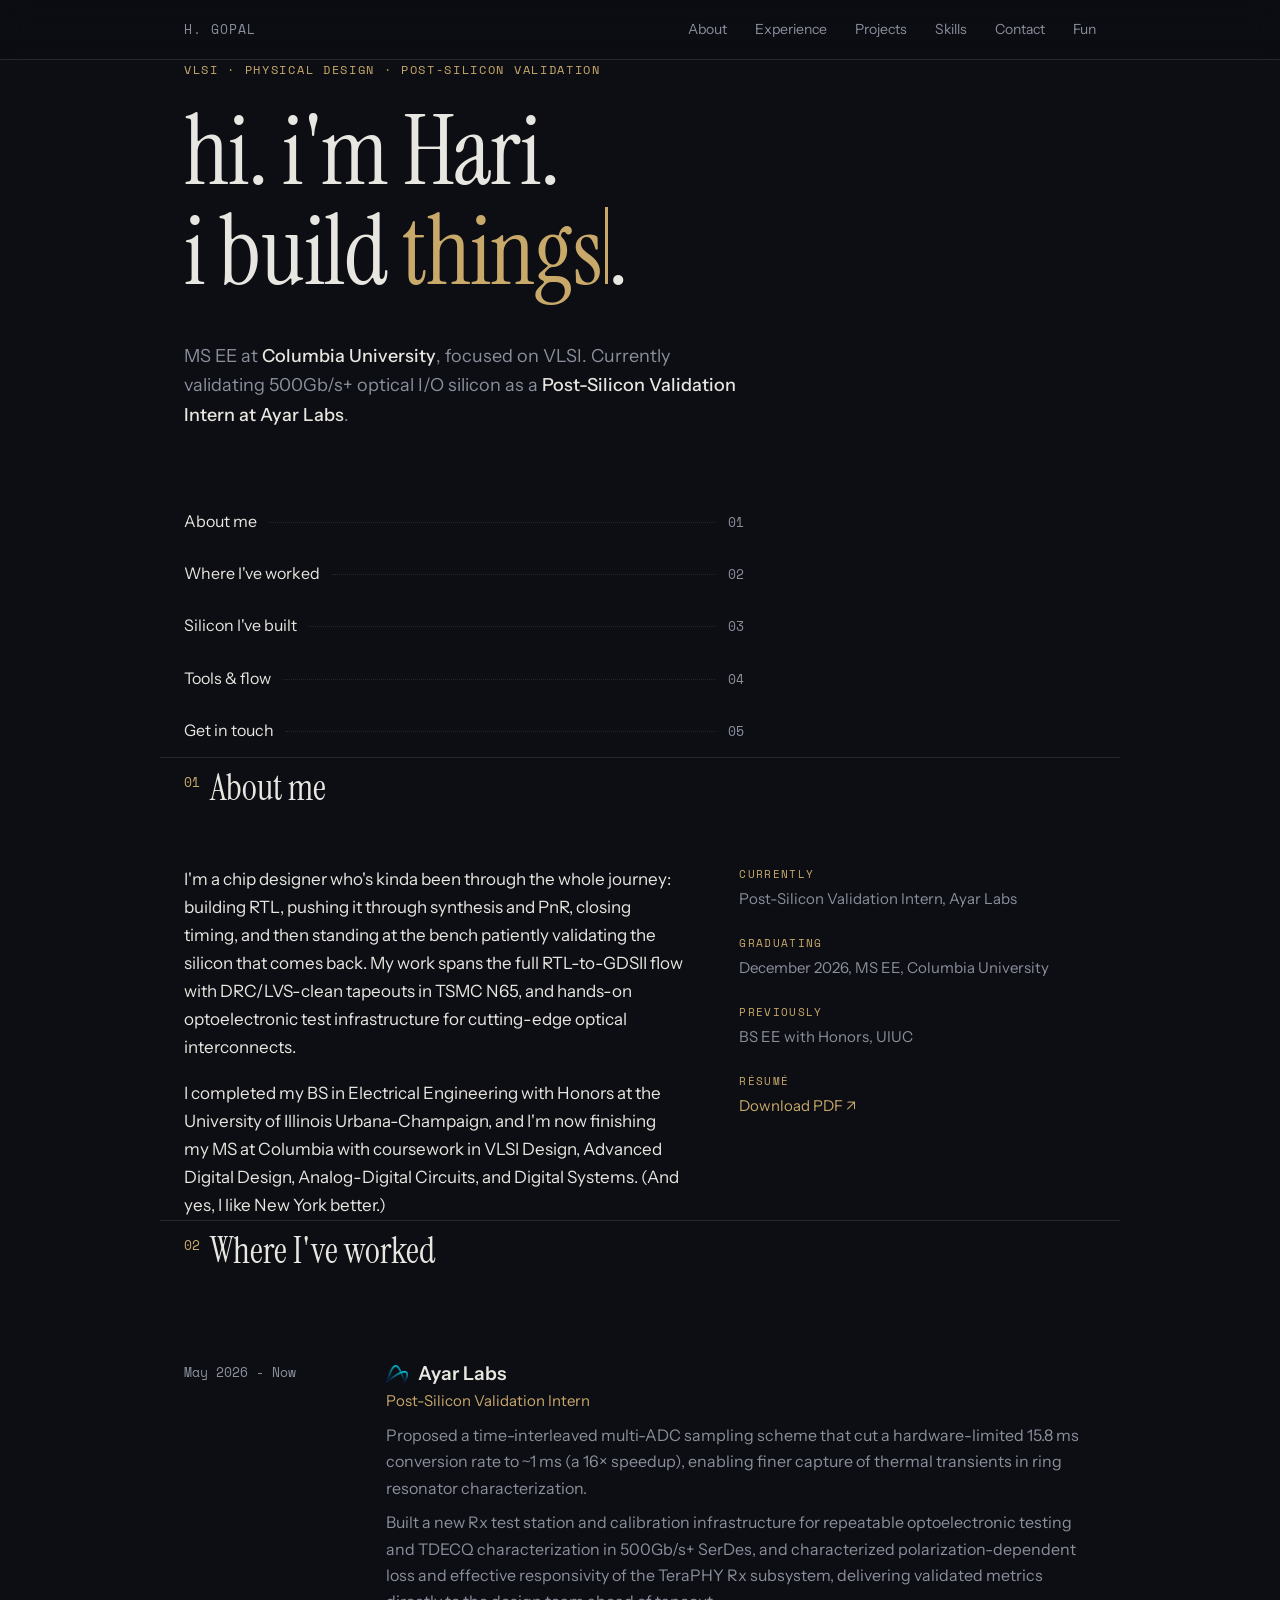
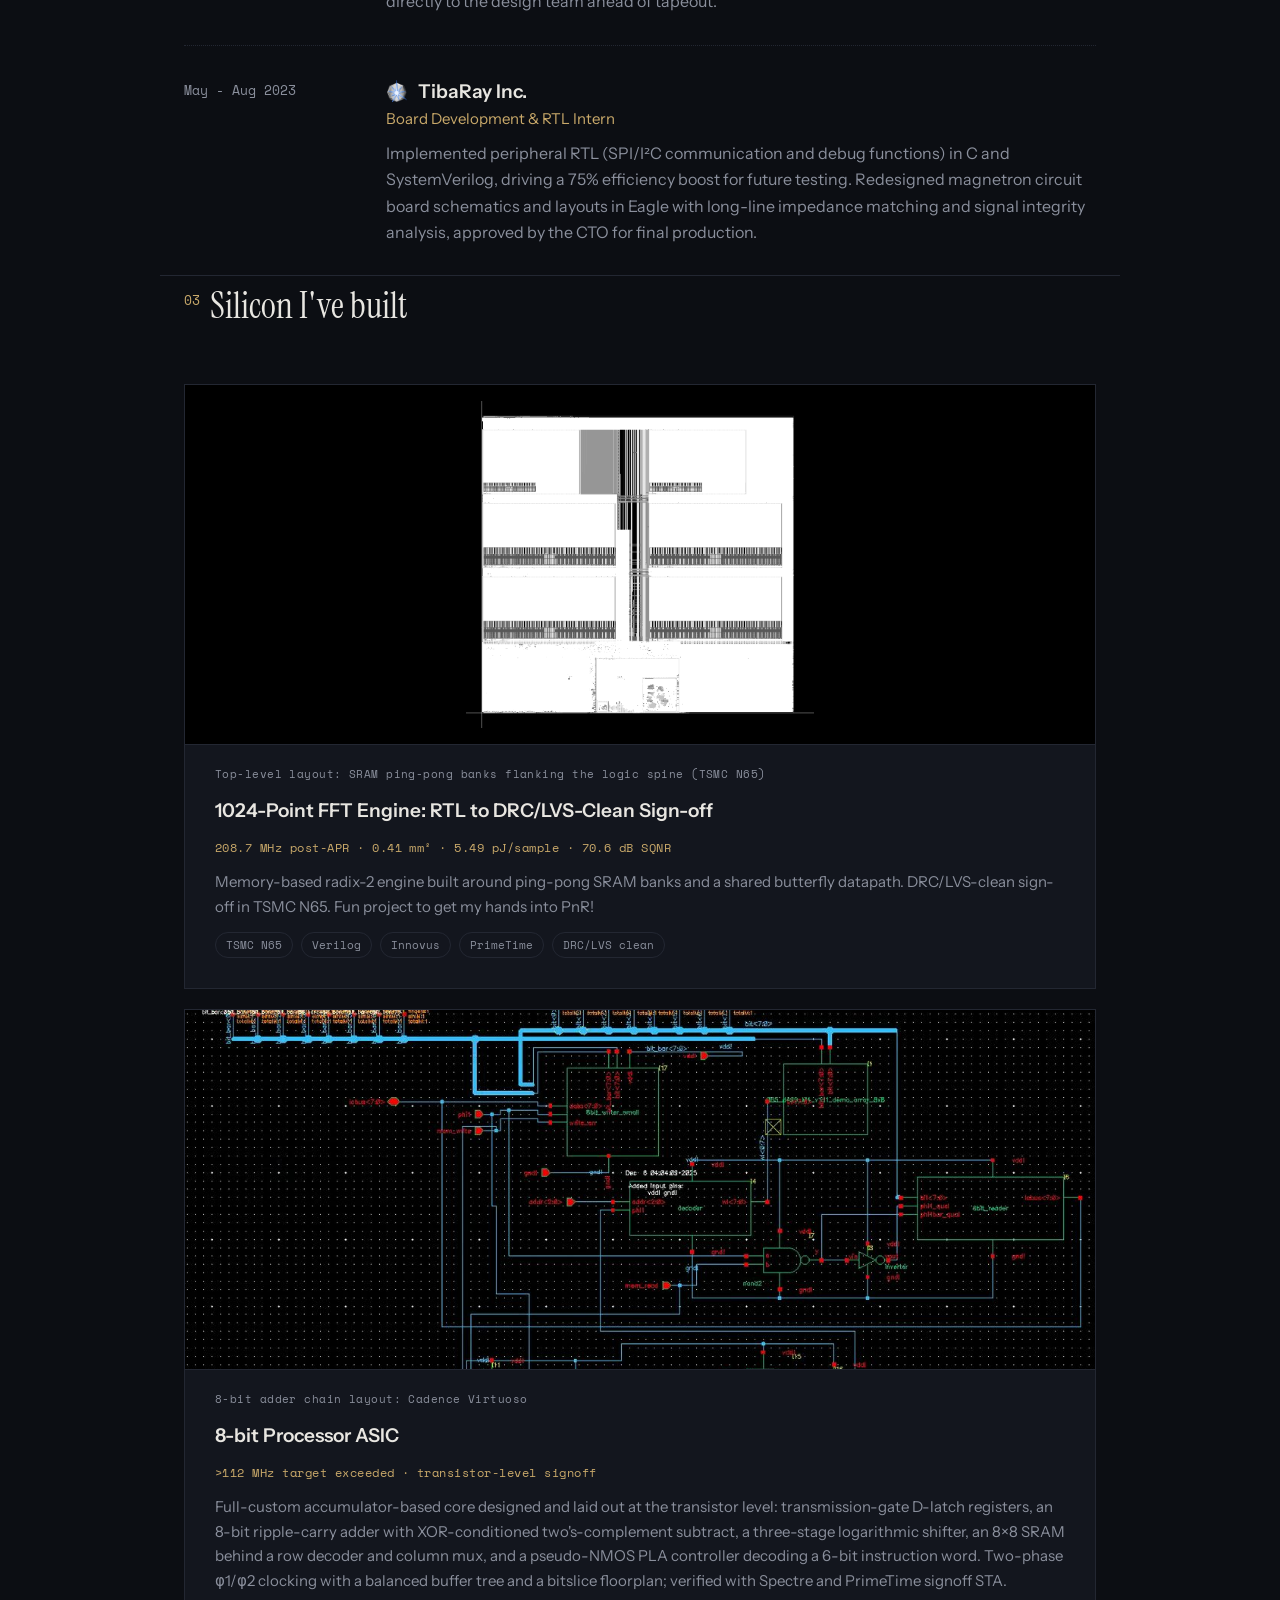
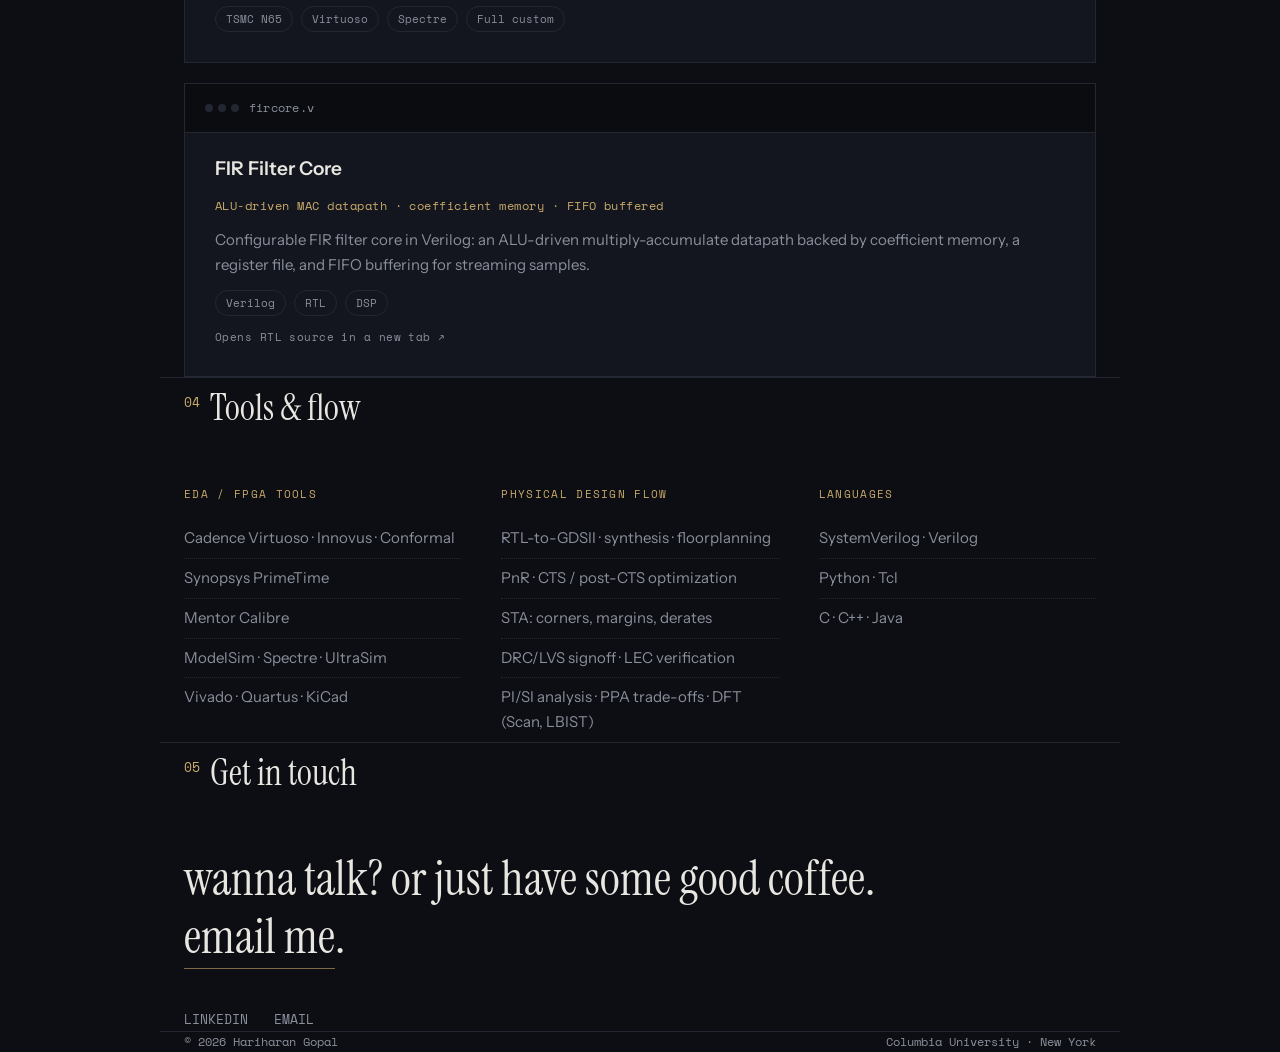
==== index.html @ ad6e0452 "small change to titles:" ====
<!DOCTYPE html>
<html lang="en">
<head>
<meta charset="UTF-8">
<meta name="viewport" content="width=device-width, initial-scale=1.0">
<title>Hariharan Gopal · VLSI & Silicon</title>
<meta name="description" content="Hariharan Gopal, VLSI engineer. MS EE at Columbia University, specializing in physical design and post-silicon validation.">
<link rel="preconnect" href="https://fonts.googleapis.com">
<link rel="preconnect" href="https://fonts.gstatic.com" crossorigin>
<link href="https://fonts.googleapis.com/css2?family=Instrument+Serif:ital@0;1&family=Instrument+Sans:wght@400;500;600&family=Space+Mono:wght@400&display=swap" rel="stylesheet">
<style>
  :root {
    --bg: #0c0e13;
    --surface: #13161e;
    --line-solid: #232732;
    --text: #e8e6e1;
    --muted: #8a8f9c;
    --brass: #c9a96a;
    --brass-dim: #c9a96a99;
    --fun: #7fd9b8;
    --max: 960px;
  }

  * { margin: 0; padding: 0; box-sizing: border-box; }

  html { scroll-behavior: smooth; }
  @media (prefers-reduced-motion: reduce) {
    html { scroll-behavior: auto; }
    *, *::before, *::after { animation: none !important; transition: none !important; }
  }

  body {
    background: var(--bg);
    color: var(--text);
    font-family: 'Instrument Sans', system-ui, sans-serif;
    font-size: 17px;
    line-height: 1.65;
    -webkit-font-smoothing: antialiased;
  }

  ::selection { background: var(--brass); color: var(--bg); }

  a { color: inherit; text-decoration: none; }
  a:focus-visible, button:focus-visible {
    outline: 2px solid var(--brass);
    outline-offset: 3px;
    border-radius: 2px;
  }

  .wrap { max-width: var(--max); margin: 0 auto; padding: 0 24px; }

  /* ---------- Nav ---------- */
  nav {
    position: sticky; top: 0; z-index: 10;
    background: color-mix(in srgb, var(--bg) 85%, transparent);
    backdrop-filter: blur(12px);
    border-bottom: 1px solid var(--line-solid);
  }
  .nav-inner {
    max-width: var(--max); margin: 0 auto; padding: 18px 24px;
    display: flex; justify-content: space-between; align-items: baseline;
  }
  .nav-name { font-family: 'Space Mono', monospace; font-size: 13px; letter-spacing: 0.08em; color: var(--muted); }
  .nav-links { display: flex; gap: 28px; }
  .nav-links a { font-size: 14px; color: var(--muted); transition: color 0.2s; }
  .nav-links a:hover { color: var(--brass); }

  /* ---------- Hero: the index ---------- */
  header { padding: 100px 0 90px; }
  .eyebrow {
    font-family: 'Space Mono', monospace; font-size: 12px;
    letter-spacing: 0.14em; text-transform: uppercase; color: var(--brass);
    margin-bottom: 22px;
  }
  h1 {
    font-family: 'Instrument Serif', serif;
    font-weight: 400;
    font-size: clamp(48px, 8.5vw, 96px);
    line-height: 1.04;
    letter-spacing: -0.01em;
    margin-bottom: 40px;
  }
  h1 em { font-style: italic; color: var(--brass); }
  .type-word { color: var(--brass); }
  .cursor {
    display: inline-block; width: 3px; height: 0.8em;
    background: var(--brass); margin-left: 3px;
    vertical-align: baseline;
    animation: blink 1s steps(1) infinite;
  }
  @keyframes blink { 50% { opacity: 0; } }
  @media (prefers-reduced-motion: reduce) { .cursor { animation: none; } }
  .hero-sub { max-width: 560px; color: var(--muted); font-size: 18px; margin-bottom: 64px; }
  .hero-sub strong { color: var(--text); font-weight: 500; }

  /* Dotted-leader index: the signature */
  .index { max-width: 560px; }
  .index a {
    display: flex; align-items: baseline; gap: 12px;
    padding: 13px 0;
    font-size: 16px;
    color: var(--text);
    transition: color 0.2s;
  }
  .index a:hover { color: var(--brass); }
  .index a:hover .leader { border-color: var(--brass-dim); }
  .index .leader {
    flex: 1;
    border-bottom: 1px dotted var(--line-solid);
    transform: translateY(-4px);
    transition: border-color 0.2s;
  }
  .index .num { font-family: 'Space Mono', monospace; font-size: 13px; color: var(--muted); }

  /* ---------- Sections ---------- */
  section { padding: 90px 0; border-top: 1px solid var(--line-solid); }
  h2 {
    font-family: 'Instrument Serif', serif;
    font-weight: 400;
    font-size: 36px;
    margin-bottom: 48px;
  }
  h2 .sec-num {
    font-family: 'Space Mono', monospace; font-size: 13px;
    color: var(--brass); vertical-align: super; margin-right: 10px;
  }

  /* About */
  .about-grid { display: grid; grid-template-columns: 1.4fr 1fr; gap: 56px; }
  .about-grid p + p { margin-top: 18px; }
  .facts { font-size: 15px; }
  .facts dt {
    font-family: 'Space Mono', monospace; font-size: 11px;
    letter-spacing: 0.12em; text-transform: uppercase;
    color: var(--brass); margin-top: 22px;
  }
  .facts dt:first-child { margin-top: 0; }
  .facts dd { color: var(--muted); margin-top: 4px; }
  .facts dd a { color: var(--brass); }

  /* Experience */
  .job { display: grid; grid-template-columns: 170px 1fr; gap: 32px; padding: 30px 0; border-bottom: 1px dotted var(--line-solid); }
  .job:last-child { border-bottom: none; }
  .job-when { font-family: 'Space Mono', monospace; font-size: 13px; color: var(--muted); padding-top: 4px; }
  .job h3 { font-size: 19px; font-weight: 600; display: flex; align-items: center; flex-wrap: wrap; }
  .job-logo { width: 22px; height: 22px; object-fit: contain; flex-shrink: 0; margin-right: 10px; }
  .job .role { color: var(--brass); font-size: 15px; margin-bottom: 8px; }
  .job p { color: var(--muted); font-size: 16px; }
  .job p + p { margin-top: 8px; }

  /* Job easter egg: reveals after lingering on this entry for a while */
  .job-egg {
    display: inline-block;
    max-width: 0;
    opacity: 0;
    overflow: hidden;
    white-space: nowrap;
    vertical-align: middle;
    margin-left: 0;
    font-family: 'Space Mono', monospace;
    font-size: 12px;
    font-weight: 400;
    color: var(--fun);
    transition: max-width 0.9s ease, opacity 0.6s ease 0.15s, margin-left 0.9s ease;
  }
  .job-egg.show { max-width: 320px; opacity: 1; margin-left: 12px; }
  @media (prefers-reduced-motion: reduce) {
    .job-egg { transition: opacity 0.3s ease; }
    .job-egg.show { max-width: 320px; }
  }

  /* Projects */
  .projects { display: grid; grid-template-columns: 1fr 1fr; gap: 20px; }
  .card {
    position: relative;
    background: var(--surface);
    border: 1px solid var(--line-solid);
    padding: 30px;
    display: flex; flex-direction: column; gap: 12px;
    transition: border-color 0.25s, transform 0.25s;
  }
  .card:hover { border-color: var(--brass-dim); transform: translateY(-3px); }
  .card-link { display: contents; color: inherit; text-decoration: none; }

  /* RTL peek: ghost link that reveals itself on sustained hover */
  .rtl-peek {
    position: absolute; top: 16px; right: 16px; z-index: 2;
    display: flex; align-items: center; gap: 6px;
    background: color-mix(in srgb, var(--surface) 90%, transparent);
    backdrop-filter: blur(6px);
    border: 1px solid var(--brass-dim);
    color: var(--brass);
    font-family: 'Space Mono', monospace; font-size: 11px; letter-spacing: 0.04em;
    padding: 7px 13px; border-radius: 100px;
    opacity: 0; transform: translateY(-2px);
    pointer-events: none;
    transition: opacity 0.2s ease, transform 0.2s ease;
  }
  .card:hover .rtl-peek {
    opacity: 1; transform: translateY(0);
    pointer-events: auto;
    transition-delay: 0.7s;
    animation: peek-shake 0.4s ease 0.7s;
  }
  @keyframes peek-shake {
    0%, 100% { transform: translateY(0) rotate(0); }
    25% { transform: translateY(0) rotate(-3deg); }
    75% { transform: translateY(0) rotate(3deg); }
  }
  @media (prefers-reduced-motion: reduce) {
    .rtl-peek { transition-delay: 0s; animation: none; }
  }

  /* Terminal-chrome header for RTL-only cards without a photo */
  .card-terminal {
    width: calc(100% + 60px);
    margin: -30px -30px 8px -30px;
    padding: 14px 20px;
    background: #0a0c10;
    border-bottom: 1px solid var(--line-solid);
    display: flex; align-items: center; gap: 10px;
  }
  .card-terminal .dots { display: flex; gap: 5px; }
  .card-terminal .dots span { width: 8px; height: 8px; border-radius: 50%; background: var(--line-solid); }
  .card-terminal .fname { font-family: 'Space Mono', monospace; font-size: 12px; color: var(--muted); letter-spacing: 0.02em; }

  .card-img {
    width: calc(100% + 60px);
    margin: -30px 0 8px -30px;
    display: block;
    object-fit: cover;
    object-position: center;
    border-bottom: 1px solid var(--line-solid);
    max-height: 260px;
  }
  .card.wide .card-img { max-height: 360px; }
  .card-img.fit { object-fit: contain; background: #000; padding: 16px 0; }
  .card-gallery {
    display: grid; grid-template-columns: 1fr 1fr; gap: 16px;
    margin-top: 4px;
  }
  .card-gallery figure { margin: 0; }
  .card-gallery img {
    width: 100%; display: block;
    border: 1px solid var(--line-solid);
  }
  .card-gallery .img-note { display: block; margin-top: 7px; }
  .img-note {
    font-family: 'Space Mono', monospace; font-size: 11px;
    color: var(--muted); letter-spacing: 0.04em;
  }
  .card h3 { font-size: 19px; font-weight: 600; }
  .card .stat {
    font-family: 'Space Mono', monospace; font-size: 12px;
    color: var(--brass); letter-spacing: 0.04em;
  }
  .card p { color: var(--muted); font-size: 15px; flex: 1; }
  .tags { display: flex; flex-wrap: wrap; gap: 8px; }
  .tags span {
    font-family: 'Space Mono', monospace; font-size: 11px;
    color: var(--muted); border: 1px solid var(--line-solid);
    padding: 3px 10px; border-radius: 100px;
  }
  .card.wide { grid-column: 1 / -1; }

  /* Skills */
  .skills-grid { display: grid; grid-template-columns: repeat(3, 1fr); gap: 40px; }
  .skill-col h3 {
    font-family: 'Space Mono', monospace; font-size: 11px;
    letter-spacing: 0.12em; text-transform: uppercase;
    color: var(--brass); margin-bottom: 16px; font-weight: 400;
  }
  .skill-col ul { list-style: none; }
  .skill-col li {
    color: var(--muted); font-size: 15px; padding: 7px 0;
    border-bottom: 1px dotted var(--line-solid);
  }
  .skill-col li:last-child { border-bottom: none; }

  /* Contact */
  .contact-line {
    font-family: 'Instrument Serif', serif;
    font-size: clamp(30px, 5vw, 48px);
    line-height: 1.2;
    max-width: 720px;
  }
  .contact-line a { border-bottom: 1px solid var(--brass-dim); transition: color 0.2s; }
  .contact-line a:hover { color: var(--brass); }
  .socials { margin-top: 44px; display: flex; gap: 26px; }
  .socials a { font-family: 'Space Mono', monospace; font-size: 13px; color: var(--muted); transition: color 0.2s; }
  .socials a:hover { color: var(--brass); }

  footer {
    border-top: 1px solid var(--line-solid);
    padding: 30px 0 40px;
    font-family: 'Space Mono', monospace;
    font-size: 12px; color: var(--muted);
    display: flex; justify-content: space-between;
  }

  /* Reveal on scroll */
  .reveal { opacity: 0; transform: translateY(16px); transition: opacity 0.6s ease, transform 0.6s ease; }
  .reveal.in { opacity: 1; transform: none; }
  @media (prefers-reduced-motion: reduce) { .reveal { opacity: 1; transform: none; } }

  /* ---------- Mobile ---------- */
  @media (max-width: 720px) {
    .wrap { padding: 0 20px; }
    header { padding: 64px 0 50px; }
    .about-grid, .projects, .skills-grid, .card-gallery { grid-template-columns: 1fr; }
    .about-grid { gap: 40px; }
    .job { grid-template-columns: 1fr; gap: 6px; padding: 24px 0; }
    .nav-inner { padding: 16px 20px; }
    .nav-links { gap: 14px; flex-wrap: wrap; justify-content: flex-end; }
    .nav-links a { font-size: 13px; }
    section { padding: 64px 0; }
    h2 { font-size: 28px; margin-bottom: 32px; }
    .card { padding: 22px; }
    .card-img { width: calc(100% + 44px); margin: -22px 0 8px -22px; }
    .card.wide .card-img { max-height: 220px; }
    .card-terminal { width: calc(100% + 44px); margin: -22px -22px 8px -22px; }
    .rtl-peek { top: 12px; right: 12px; font-size: 10px; padding: 6px 11px; }
    .projects { gap: 16px; }
    .skills-grid { gap: 28px; }
    .socials { gap: 20px; }
    footer { flex-direction: column; gap: 8px; }
  }

  @media (max-width: 420px) {
    .wrap { padding: 0 16px; }
    header { padding: 52px 0 42px; }
    .eyebrow { font-size: 11px; }
    .hero-sub { font-size: 16px; margin-bottom: 48px; }
    .index a { font-size: 15px; padding: 11px 0; }
    .nav-name { font-size: 12px; }
    .card { padding: 18px; }
    .card-img { width: calc(100% + 36px); margin: -18px 0 8px -18px; }
    .card-terminal { width: calc(100% + 36px); margin: -18px -18px 8px -18px; }
  }

  /* Touch devices can't hover-and-wait: surface the RTL link immediately */
  @media (hover: none) {
    .rtl-peek { opacity: 1; transform: none; pointer-events: auto; animation: none; transition: none; }
  }
</style>
</head>
<body>

<nav>
  <div class="nav-inner">
    <span class="nav-name">H. GOPAL</span>
    <div class="nav-links">
      <a href="#about">About</a>
      <a href="#experience">Experience</a>
      <a href="#projects">Projects</a>
      <a href="#skills">Skills</a>
      <a href="#contact">Contact</a>
      <a href="fun.html">Fun</a>
    </div>
  </div>
</nav>

<header class="wrap">
  <p class="eyebrow">vlsi · physical design · post-silicon validation</p>
  <h1>hi. i'm Hari.<br>i build <span id="type-word" class="type-word">things</span><span class="cursor" aria-hidden="true"></span>.</h1>
  <p class="hero-sub">
    MS EE at <strong>Columbia University</strong>, focused on VLSI. Currently
    validating 500Gb/s+ optical I/O silicon as a
    <strong>Post-Silicon Validation Intern at Ayar Labs</strong>.
  </p>

  <div class="index" aria-label="Page index">
    <a href="#about"><span>About me</span><span class="leader"></span><span class="num">01</span></a>
    <a href="#experience"><span>Where I've worked</span><span class="leader"></span><span class="num">02</span></a>
    <a href="#projects"><span>Silicon I've built</span><span class="leader"></span><span class="num">03</span></a>
    <a href="#skills"><span>Tools & flow</span><span class="leader"></span><span class="num">04</span></a>
    <a href="#contact"><span>Get in touch</span><span class="leader"></span><span class="num">05</span></a>
  </div>
</header>

<section id="about" class="wrap reveal">
  <h2><span class="sec-num">01</span>About me</h2>
  <div class="about-grid">
    <div>
      <p>I'm a chip designer who's kinda been through the whole journey: building
      RTL, pushing it through synthesis and PnR, closing timing,
      and then standing at the bench patiently validating the silicon that comes back.
      My work spans the full RTL-to-GDSII flow with DRC/LVS-clean tapeouts
      in TSMC N65, and hands-on optoelectronic test infrastructure for
      cutting-edge optical interconnects.</p>
      <p>I completed my BS in Electrical Engineering with Honors at the
      University of Illinois Urbana-Champaign, and I'm now finishing my MS at
      Columbia with coursework in VLSI Design, Advanced Digital Design,
      Analog-Digital Circuits, and Digital Systems. (And yes, I like New York better.)</p>
    </div>
    <dl class="facts">
      <dt>Currently</dt><dd>Post-Silicon Validation Intern, Ayar Labs</dd>
      <dt>Graduating</dt><dd>December 2026, MS EE, Columbia University</dd>
      <dt>Previously</dt><dd>BS EE with Honors, UIUC</dd>
      <dt>Résumé</dt><dd><a href="resume.pdf">Download PDF ↗</a></dd>
    </dl>
  </div>
</section>

<section id="experience" class="wrap reveal">
  <h2><span class="sec-num">02</span>Where I've worked</h2>

  <div class="job">
    <div class="job-when">May 2026 - Now</div>
    <div>
      <h3><img class="job-logo" src="assets/Ayar_Labs_icon_RGB.png" alt="" loading="lazy"><span>Ayar Labs</span><span class="job-egg">cool aritzia hoodie merch too!</span></h3>
      <p class="role">Post-Silicon Validation Intern</p>
      <p>Proposed a time-interleaved multi-ADC sampling scheme that cut a
      hardware-limited 15.8 ms conversion rate to ~1 ms (a 16× speedup),
      enabling finer capture of thermal transients in ring resonator
      characterization.</p>
      <p>Built a new Rx test station and calibration infrastructure for
      repeatable optoelectronic testing and TDECQ characterization in
      500Gb/s+ SerDes, and characterized polarization-dependent loss and
      effective responsivity of the TeraPHY Rx subsystem, delivering
      validated metrics directly to the design team ahead of tapeout.</p>
    </div>
  </div>

  <div class="job">
    <div class="job-when">May - Aug 2023</div>
    <div>
      <h3><img class="job-logo" src="assets/tibaray-icon.png" alt="" loading="lazy"><span>TibaRay Inc.</span><span class="job-egg">fun sandwich shop nearby!</span></h3>
      <p class="role">Board Development & RTL Intern</p>
      <p>Implemented peripheral RTL (SPI/I²C communication and debug
      functions) in C and SystemVerilog, driving a 75% efficiency boost for
      future testing. Redesigned magnetron circuit board schematics and
      layouts in Eagle with long-line impedance matching and signal integrity
      analysis, approved by the CTO for final production.</p>
    </div>
  </div>
</section>

<section id="projects" class="wrap reveal">
  <h2><span class="sec-num">03</span>Silicon I've built</h2>
  <div class="projects">

    <div class="card wide">
      <a class="card-link" href="project-fft.html">
        <img class="card-img fit" src="assets/fft-top-level.png" alt="Top-level post-APR layout of the 1024-point FFT engine showing the SRAM banks and standard-cell logic" loading="lazy">
        <span class="img-note">Top-level layout: SRAM ping-pong banks flanking the logic spine (TSMC N65)</span>
        <h3>1024-Point FFT Engine: RTL to DRC/LVS-Clean Sign-off</h3>
        <span class="stat">208.7 MHz post-APR · 0.41 mm² · 5.49 pJ/sample · 70.6 dB SQNR</span>
        <p>Memory-based radix-2 engine built around ping-pong SRAM banks and a
        shared butterfly datapath. DRC/LVS-clean sign-off in TSMC N65. Fun
        project to get my hands into PnR!</p>
        <div class="tags"><span>TSMC N65</span><span>Verilog</span><span>Innovus</span><span>PrimeTime</span><span>DRC/LVS clean</span></div>
      </a>
      <a class="rtl-peek" href="rtl-fft.html" target="_blank" rel="noopener">view RTL &#8599;</a>
    </div>

    <a class="card wide" href="#">
      <img class="card-img" src="assets/adder-layout.jpg" alt="Layout of the 8-bit ripple-carry adder chain in Cadence Virtuoso" loading="lazy">
      <span class="img-note">8-bit adder chain layout: Cadence Virtuoso</span>
      <h3>8-bit Processor ASIC</h3>
      <span class="stat">&gt;112 MHz target exceeded · transistor-level signoff</span>
      <p>Full-custom accumulator-based core designed and laid out at the
      transistor level: transmission-gate D-latch registers,
      an 8-bit ripple-carry adder with XOR-conditioned two's-complement
      subtract, a three-stage logarithmic shifter, an 8×8 SRAM behind a row
      decoder and column mux, and a pseudo-NMOS PLA controller decoding a
      6-bit instruction word. Two-phase φ1/φ2 clocking with a balanced buffer
      tree and a bitslice floorplan; verified with Spectre and PrimeTime
      signoff STA.</p>
      <div class="tags"><span>TSMC N65</span><span>Virtuoso</span><span>Spectre</span><span>Full custom</span></div>
    </a>

    <a class="card wide" href="rtl-fir.html" target="_blank" rel="noopener">
      <div class="card-terminal">
        <span class="dots"><span></span><span></span><span></span></span>
        <span class="fname">fircore.v</span>
      </div>
      <h3>FIR Filter Core</h3>
      <span class="stat">ALU-driven MAC datapath · coefficient memory · FIFO buffered</span>
      <p>Configurable FIR filter core in Verilog: an ALU-driven
      multiply-accumulate datapath backed by coefficient memory, a register
      file, and FIFO buffering for streaming samples.</p>
      <div class="tags"><span>Verilog</span><span>RTL</span><span>DSP</span></div>
      <span class="img-note">Opens RTL source in a new tab ↗</span>
    </a>

  </div>
</section>

<section id="skills" class="wrap reveal">
  <h2><span class="sec-num">04</span>Tools & flow</h2>
  <div class="skills-grid">
    <div class="skill-col">
      <h3>EDA / FPGA Tools</h3>
      <ul>
        <li>Cadence Virtuoso · Innovus · Conformal</li>
        <li>Synopsys PrimeTime</li>
        <li>Mentor Calibre</li>
        <li>ModelSim · Spectre · UltraSim</li>
        <li>Vivado · Quartus · KiCad</li>
      </ul>
    </div>
    <div class="skill-col">
      <h3>Physical Design Flow</h3>
      <ul>
        <li>RTL-to-GDSII · synthesis · floorplanning</li>
        <li>PnR · CTS / post-CTS optimization</li>
        <li>STA: corners, margins, derates</li>
        <li>DRC/LVS signoff · LEC verification</li>
        <li>PI/SI analysis · PPA trade-offs · DFT (Scan, LBIST)</li>
      </ul>
    </div>
    <div class="skill-col">
      <h3>Languages</h3>
      <ul>
        <li>SystemVerilog · Verilog</li>
        <li>Python · Tcl</li>
        <li>C · C++ · Java</li>
      </ul>
    </div>
  </div>
</section>

<section id="contact" class="wrap reveal">
  <h2><span class="sec-num">05</span>Get in touch</h2>
  <p class="contact-line">
    wanna talk? or just have some good coffee.
    <a href="mailto:hg2775@columbia.edu">email me</a>.
  </p>
  <div class="socials">
    <a href="https://www.linkedin.com/in/hrgopal">LINKEDIN</a>
    <a href="mailto:hg2775@columbia.edu">EMAIL</a>
  </div>
</section>

<footer class="wrap">
  <span>© 2026 Hariharan Gopal</span>
  <span>Columbia University · New York</span>
</footer>

<script>
  // Scroll-reveal (respects reduced motion via CSS)
  const io = new IntersectionObserver((entries) => {
    entries.forEach(e => { if (e.isIntersecting) { e.target.classList.add('in'); io.unobserve(e.target); } });
  }, { threshold: 0.12 });
  document.querySelectorAll('.reveal').forEach(el => io.observe(el));

  // Typewriter effect on the hero "i build ___" word
  const typeEl = document.getElementById('type-word');
  const words = ['things', 'RTL', 'Verilog', 'drones', 'optics', 'chips', 'circuits', 'legos'];
  const reduceMotion = window.matchMedia('(prefers-reduced-motion: reduce)').matches;

  if (typeEl && !reduceMotion) {
    let wordIndex = 0, charIndex = 0, deleting = false;

    const tick = () => {
      const current = words[wordIndex];
      if (!deleting) {
        charIndex++;
        typeEl.textContent = current.slice(0, charIndex);
        if (charIndex === current.length) {
          deleting = true;
          setTimeout(tick, 1400);
          return;
        }
      } else {
        charIndex--;
        typeEl.textContent = current.slice(0, charIndex);
        if (charIndex === 0) {
          deleting = false;
          wordIndex = (wordIndex + 1) % words.length;
        }
      }
      setTimeout(tick, deleting ? 45 : 90);
    };

    typeEl.textContent = '';
    tick();
  }

  // Job easter eggs: reveal only after lingering on that entry for a while
  const EGG_DWELL_MS = 2000;
  document.querySelectorAll('.job').forEach(job => {
    const egg = job.querySelector('.job-egg');
    if (!egg) return;
    let timer = null;
    const jobIo = new IntersectionObserver((entries) => {
      entries.forEach(entry => {
        if (entry.isIntersecting) {
          if (!timer && !egg.classList.contains('show')) {
            timer = setTimeout(() => { egg.classList.add('show'); }, EGG_DWELL_MS);
          }
        } else if (timer) {
          clearTimeout(timer);
          timer = null;
        }
      });
    }, { threshold: 0.6 });
    jobIo.observe(job);
  });
</script>

</body>
</html>
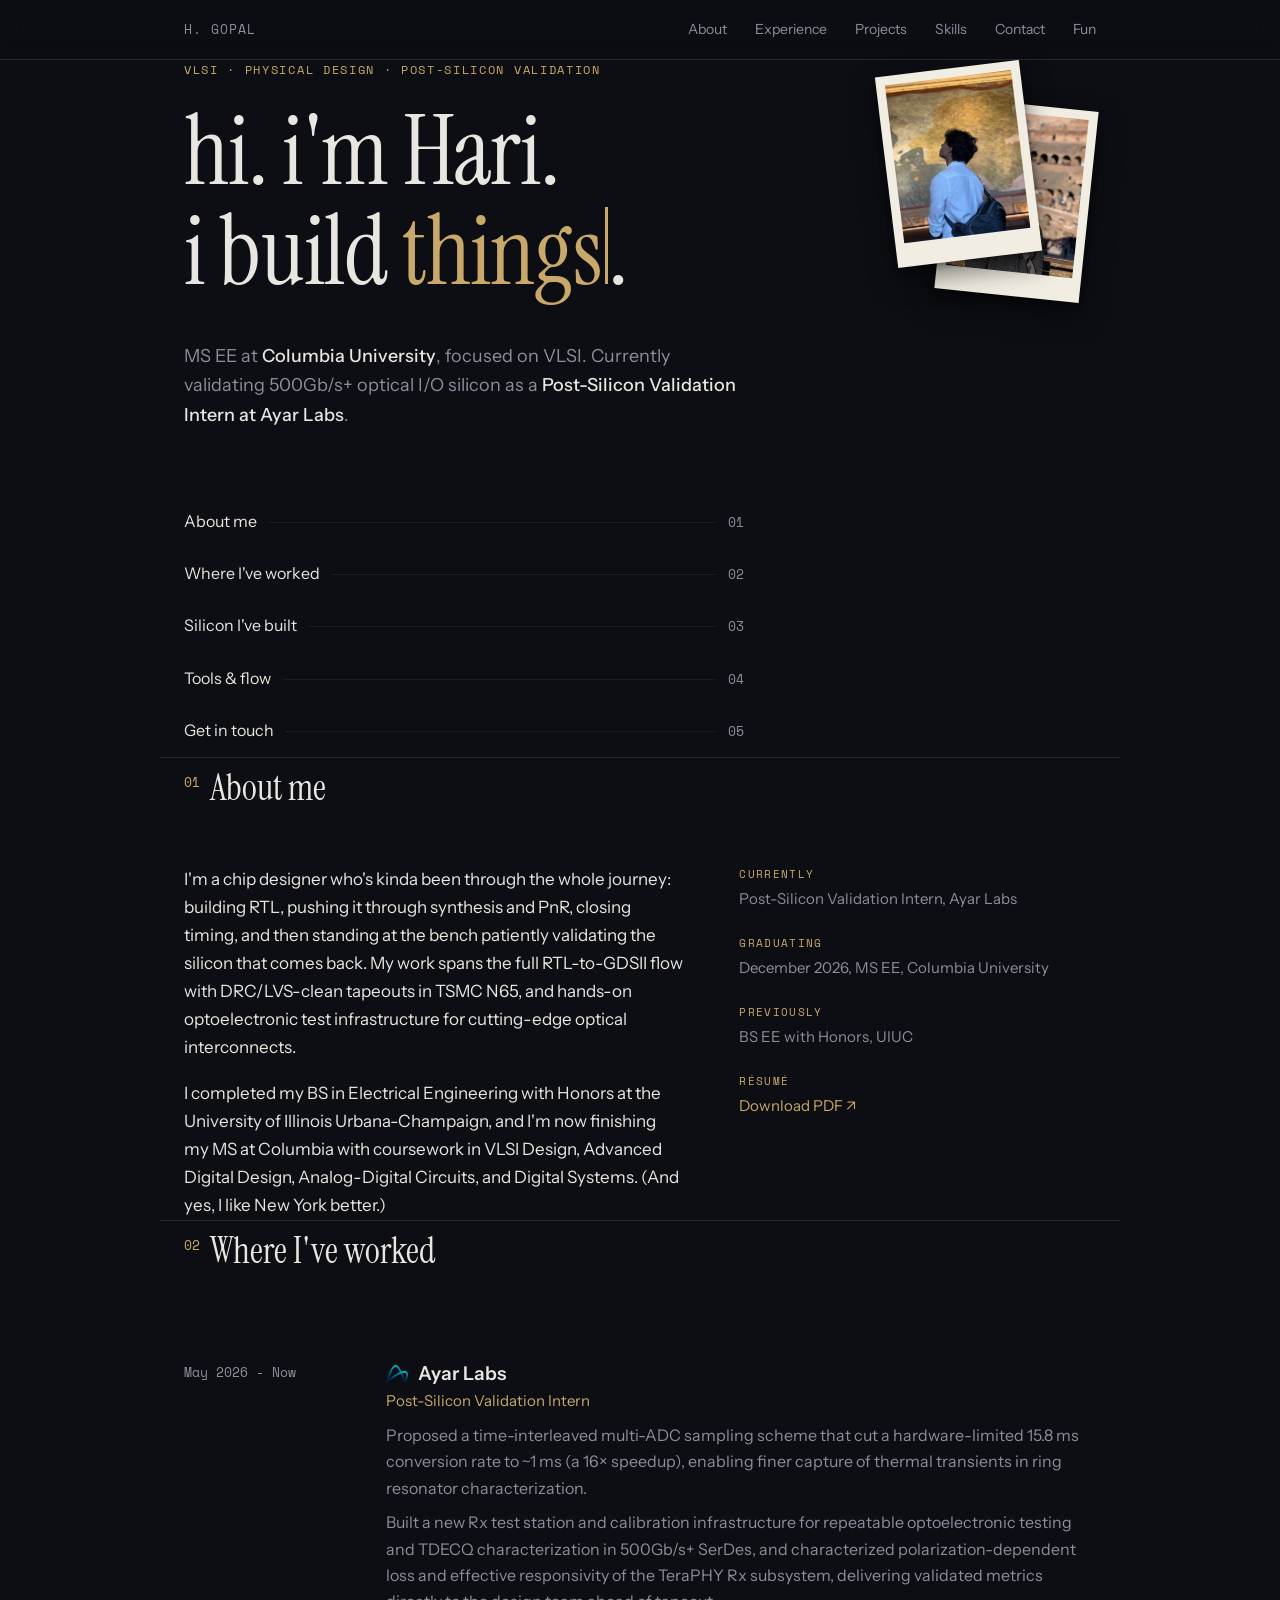
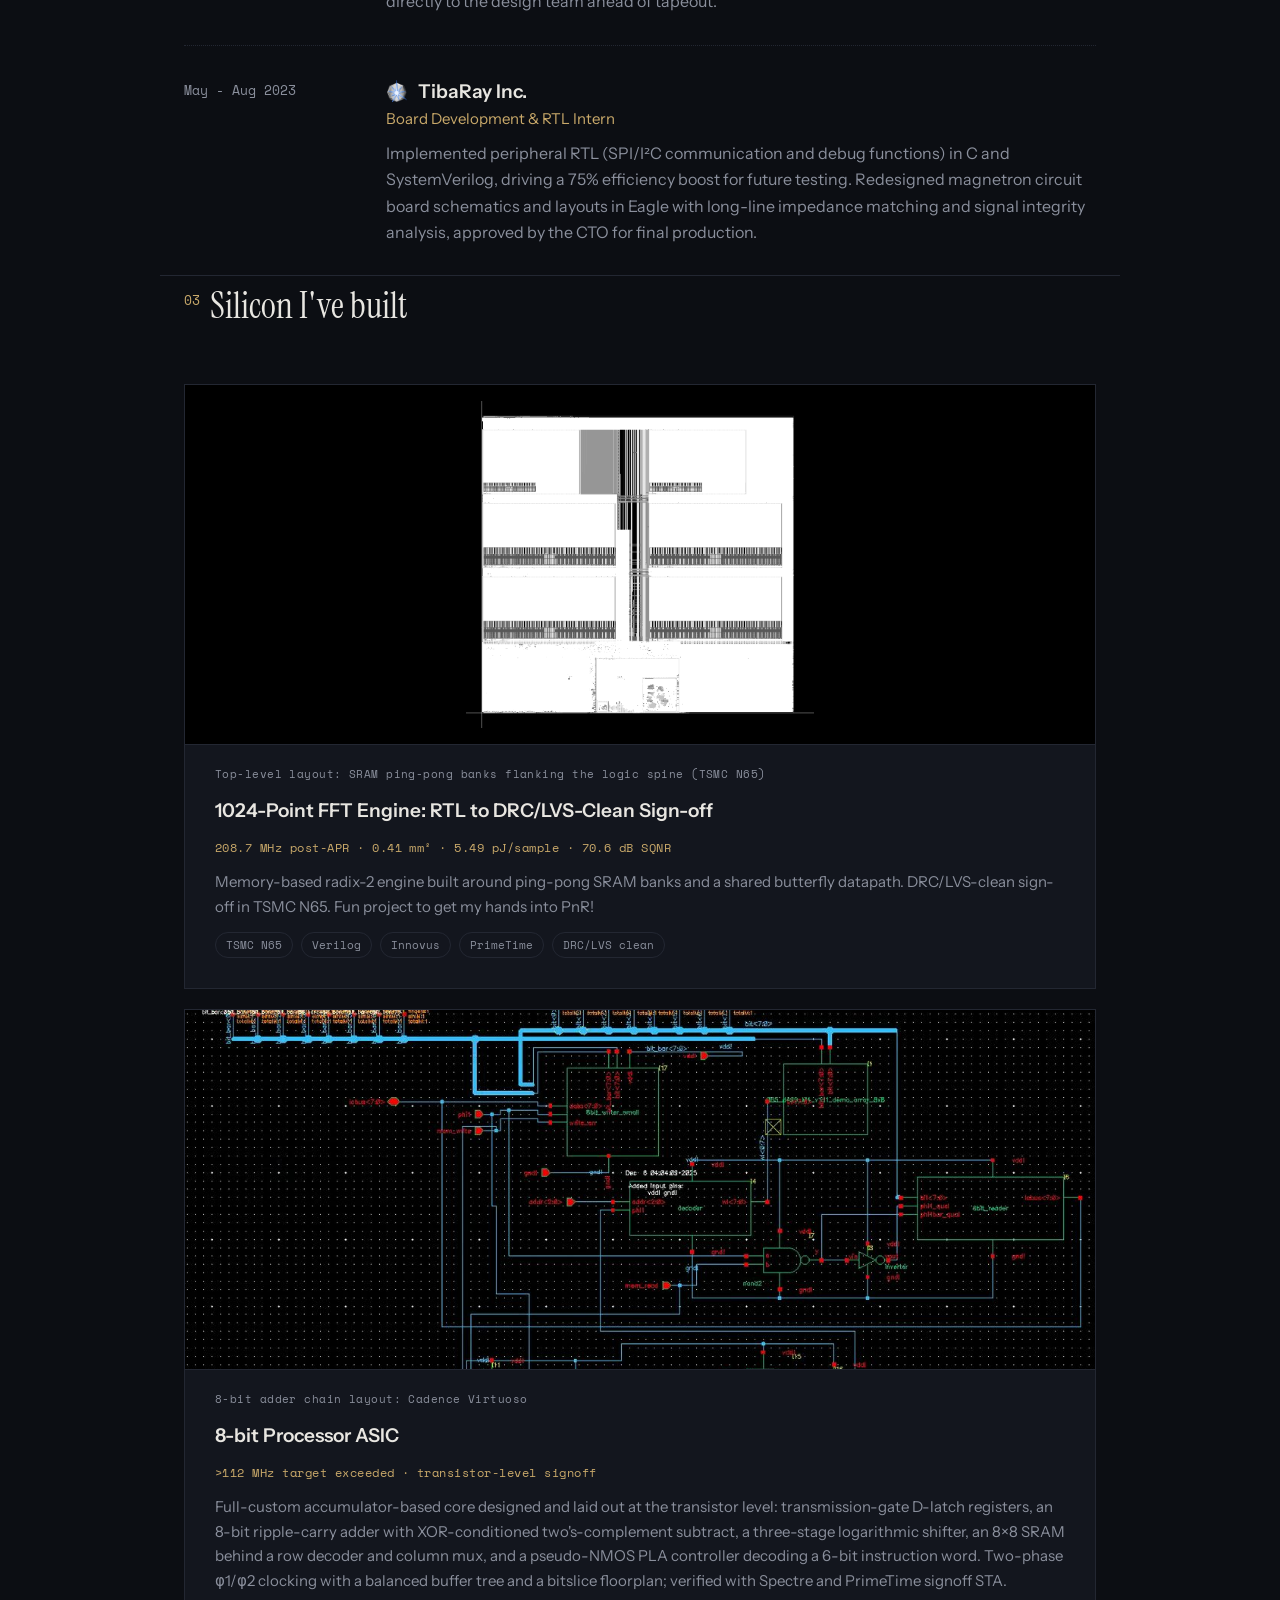
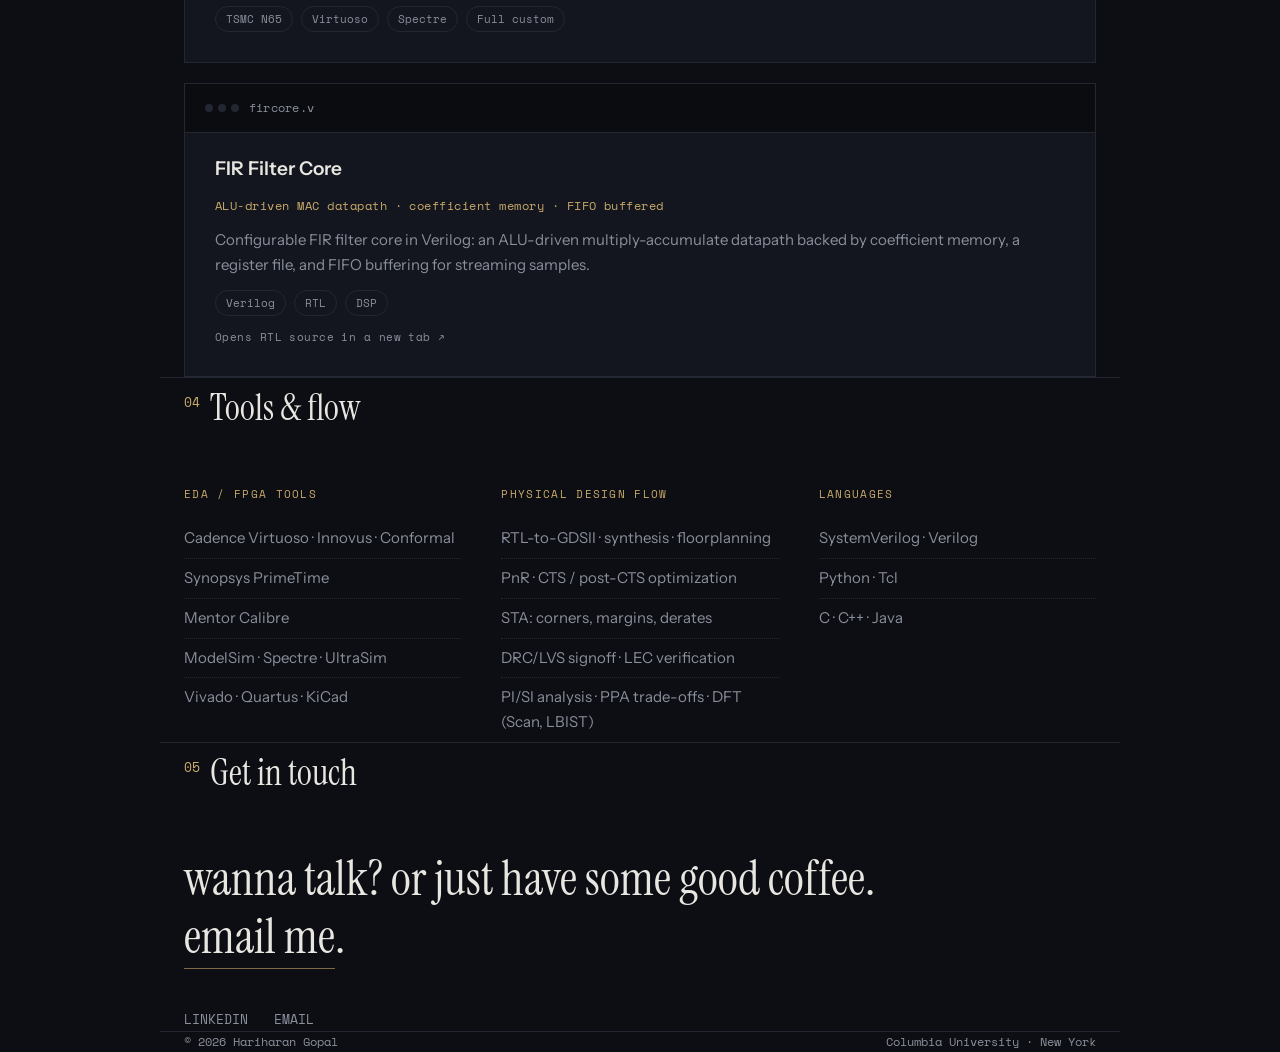
==== commit a6cd3828: "fun flavor text" ====
--- a/index.html
+++ b/index.html
@@ -93,6 +93,54 @@
   .hero-sub { max-width: 560px; color: var(--muted); font-size: 18px; margin-bottom: 64px; }
   .hero-sub strong { color: var(--text); font-weight: 500; }
 
+  /* Hero layout: text on the left, photo stack on the right (wraps below on narrow viewports) */
+  .hero-top { display: flex; flex-wrap: wrap; align-items: flex-start; gap: 32px 48px; }
+  .hero-main { flex: 1 1 420px; min-width: 0; }
+
+  /* Intro photo stack: two framed photos, one behind the other. Hover brings
+     one to the front; hover long enough and a caption slips out underneath. */
+  .hero-photos { position: relative; width: 210px; height: 232px; flex: 0 0 auto; margin-top: 8px; }
+  .photo-frame {
+    position: absolute;
+    width: 145px;
+    padding: 9px 9px 24px;
+    background: #f2ede2;
+    box-shadow: 0 12px 26px rgba(0,0,0,0.5), 0 2px 6px rgba(0,0,0,0.35);
+    cursor: pointer;
+    transition: transform 0.35s ease, box-shadow 0.35s ease;
+  }
+  .photo-frame img {
+    display: block; width: 100%;
+    aspect-ratio: 4 / 5;
+    object-fit: cover;
+  }
+  .photo-frame--a { top: 0; left: 0; transform: rotate(-7deg); z-index: 2; }
+  .photo-frame--b { top: 36px; left: 58px; transform: rotate(6deg); z-index: 1; }
+  .photo-frame:hover, .photo-frame:focus-visible {
+    z-index: 5;
+    transform: rotate(0deg) scale(1.08) translateY(-6px);
+    box-shadow: 0 20px 36px rgba(0,0,0,0.6), 0 4px 10px rgba(0,0,0,0.4);
+  }
+  .photo-egg {
+    position: absolute; left: 50%; bottom: -10px;
+    transform: translate(-50%, 100%);
+    width: max-content; max-width: 190px;
+    text-align: center;
+    font-family: 'Space Mono', monospace; font-size: 11px; line-height: 1.4;
+    color: var(--fun);
+    background: color-mix(in srgb, var(--bg) 92%, transparent);
+    border: 1px solid var(--line-solid);
+    border-radius: 6px;
+    padding: 7px 10px;
+    opacity: 0;
+    pointer-events: none;
+    transition: opacity 0.25s ease;
+  }
+  .photo-frame:hover .photo-egg, .photo-frame:focus-visible .photo-egg {
+    opacity: 1;
+    transition-delay: 1.4s;
+  }
+
   /* Dotted-leader index: the signature */
   .index { max-width: 560px; }
   .index a {
@@ -307,6 +355,10 @@
   @media (max-width: 720px) {
     .wrap { padding: 0 20px; }
     header { padding: 64px 0 50px; }
+    .hero-top { flex-direction: column-reverse; gap: 36px; }
+    .hero-photos { width: 170px; height: 188px; }
+    .photo-frame { width: 118px; padding: 7px 7px 20px; }
+    .photo-frame--b { top: 28px; left: 46px; }
     .about-grid, .projects, .skills-grid, .card-gallery { grid-template-columns: 1fr; }
     .about-grid { gap: 40px; }
     .job { grid-template-columns: 1fr; gap: 6px; padding: 24px 0; }
@@ -341,6 +393,7 @@
   /* Touch devices can't hover-and-wait: surface the RTL link immediately */
   @media (hover: none) {
     .rtl-peek { opacity: 1; transform: none; pointer-events: auto; animation: none; transition: none; }
+    .photo-frame:active { z-index: 5; transform: rotate(0deg) scale(1.06); }
   }
 </style>
 </head>
@@ -361,20 +414,35 @@
 </nav>
 
 <header class="wrap">
-  <p class="eyebrow">vlsi · physical design · post-silicon validation</p>
-  <h1>hi. i'm Hari.<br>i build <span id="type-word" class="type-word">things</span><span class="cursor" aria-hidden="true"></span>.</h1>
-  <p class="hero-sub">
-    MS EE at <strong>Columbia University</strong>, focused on VLSI. Currently
-    validating 500Gb/s+ optical I/O silicon as a
-    <strong>Post-Silicon Validation Intern at Ayar Labs</strong>.
-  </p>
-
-  <div class="index" aria-label="Page index">
-    <a href="#about"><span>About me</span><span class="leader"></span><span class="num">01</span></a>
-    <a href="#experience"><span>Where I've worked</span><span class="leader"></span><span class="num">02</span></a>
-    <a href="#projects"><span>Silicon I've built</span><span class="leader"></span><span class="num">03</span></a>
-    <a href="#skills"><span>Tools & flow</span><span class="leader"></span><span class="num">04</span></a>
-    <a href="#contact"><span>Get in touch</span><span class="leader"></span><span class="num">05</span></a>
+  <div class="hero-top">
+    <div class="hero-main">
+      <p class="eyebrow">vlsi · physical design · post-silicon validation</p>
+      <h1>hi. i'm Hari.<br>i build <span id="type-word" class="type-word">things</span><span class="cursor" aria-hidden="true"></span>.</h1>
+      <p class="hero-sub">
+        MS EE at <strong>Columbia University</strong>, focused on VLSI. Currently
+        validating 500Gb/s+ optical I/O silicon as a
+        <strong>Post-Silicon Validation Intern at Ayar Labs</strong>.
+      </p>
+
+      <div class="index" aria-label="Page index">
+        <a href="#about"><span>About me</span><span class="leader"></span><span class="num">01</span></a>
+        <a href="#experience"><span>Where I've worked</span><span class="leader"></span><span class="num">02</span></a>
+        <a href="#projects"><span>Silicon I've built</span><span class="leader"></span><span class="num">03</span></a>
+        <a href="#skills"><span>Tools & flow</span><span class="leader"></span><span class="num">04</span></a>
+        <a href="#contact"><span>Get in touch</span><span class="leader"></span><span class="num">05</span></a>
+      </div>
+    </div>
+
+    <div class="hero-photos">
+      <figure class="photo-frame photo-frame--a" tabindex="0">
+        <img src="assets/intro-1.jpg" alt="Looking up at the painted ceiling fresco in the Vatican's Gallery of Maps" loading="lazy">
+        <span class="photo-egg">gallery of maps, vatican, aurafarming: credit to @gautham.jey</span>
+      </figure>
+      <figure class="photo-frame photo-frame--b" tabindex="0">
+        <img src="assets/intro-2.jpg" alt="Standing in front of the Colosseum in Rome" loading="lazy">
+        <span class="photo-egg">the colosseum, rome, big circle was cool!/span>
+      </figure>
+    </div>
   </div>
 </header>
 
@@ -454,7 +522,7 @@
       <a class="rtl-peek" href="rtl-fft.html" target="_blank" rel="noopener">view RTL &#8599;</a>
     </div>
 
-    <a class="card wide" href="#">
+    <div class="card wide">
       <img class="card-img" src="assets/adder-layout.jpg" alt="Layout of the 8-bit ripple-carry adder chain in Cadence Virtuoso" loading="lazy">
       <span class="img-note">8-bit adder chain layout: Cadence Virtuoso</span>
       <h3>8-bit Processor ASIC</h3>
@@ -468,7 +536,7 @@
       tree and a bitslice floorplan; verified with Spectre and PrimeTime
       signoff STA.</p>
       <div class="tags"><span>TSMC N65</span><span>Virtuoso</span><span>Spectre</span><span>Full custom</span></div>
-    </a>
+    </div>
 
     <a class="card wide" href="rtl-fir.html" target="_blank" rel="noopener">
       <div class="card-terminal">
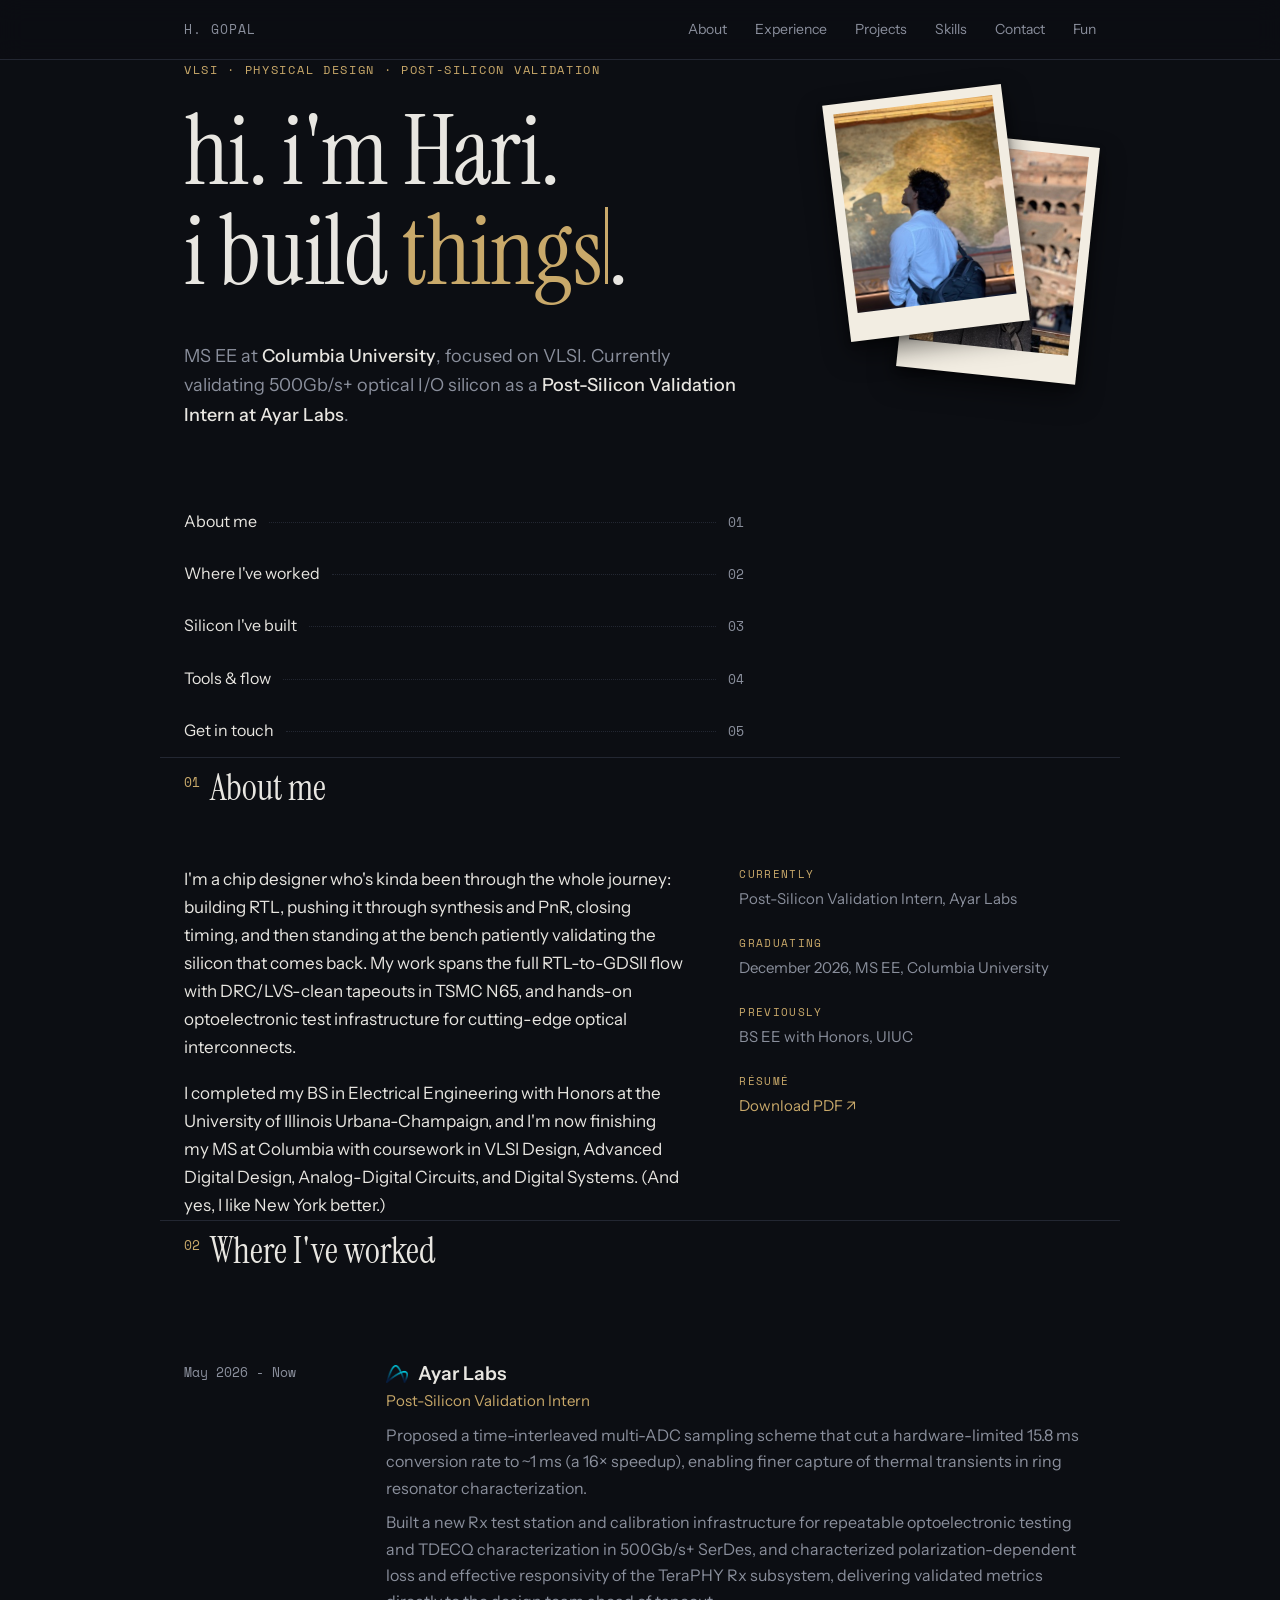
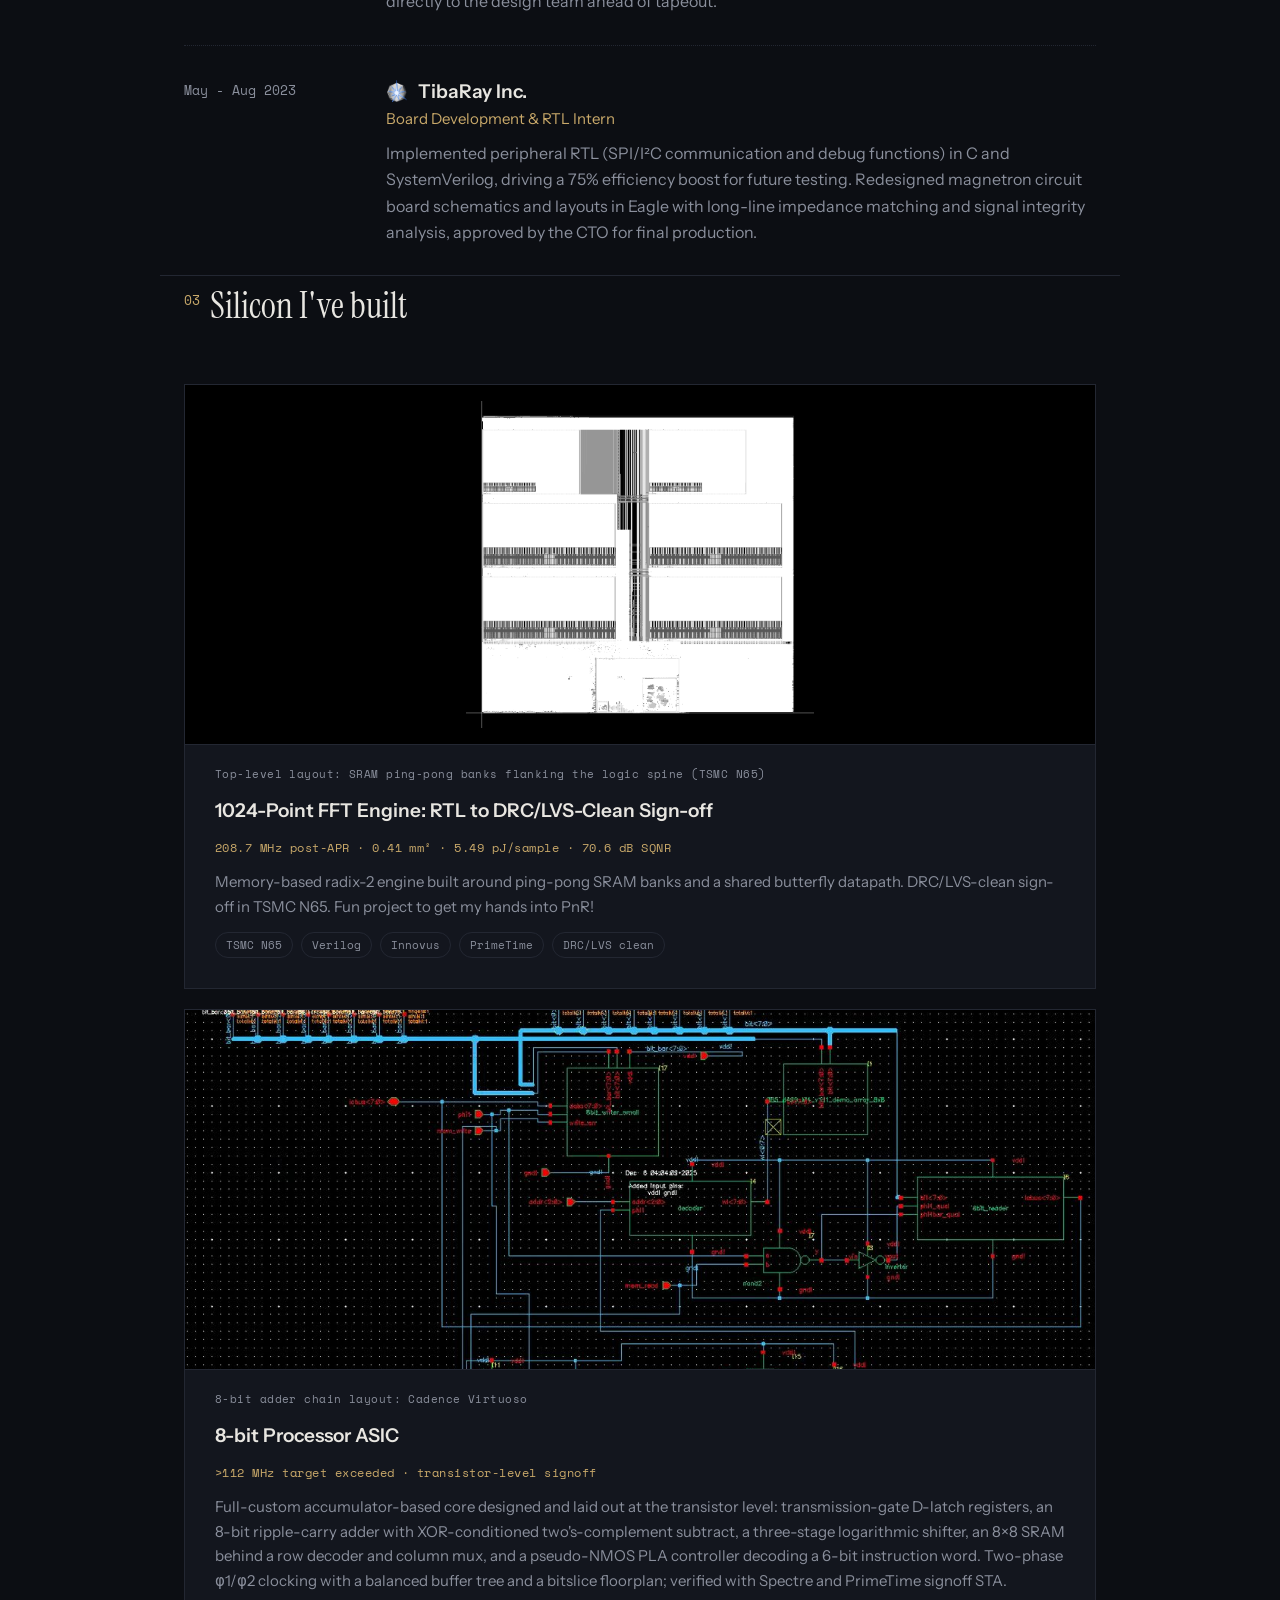
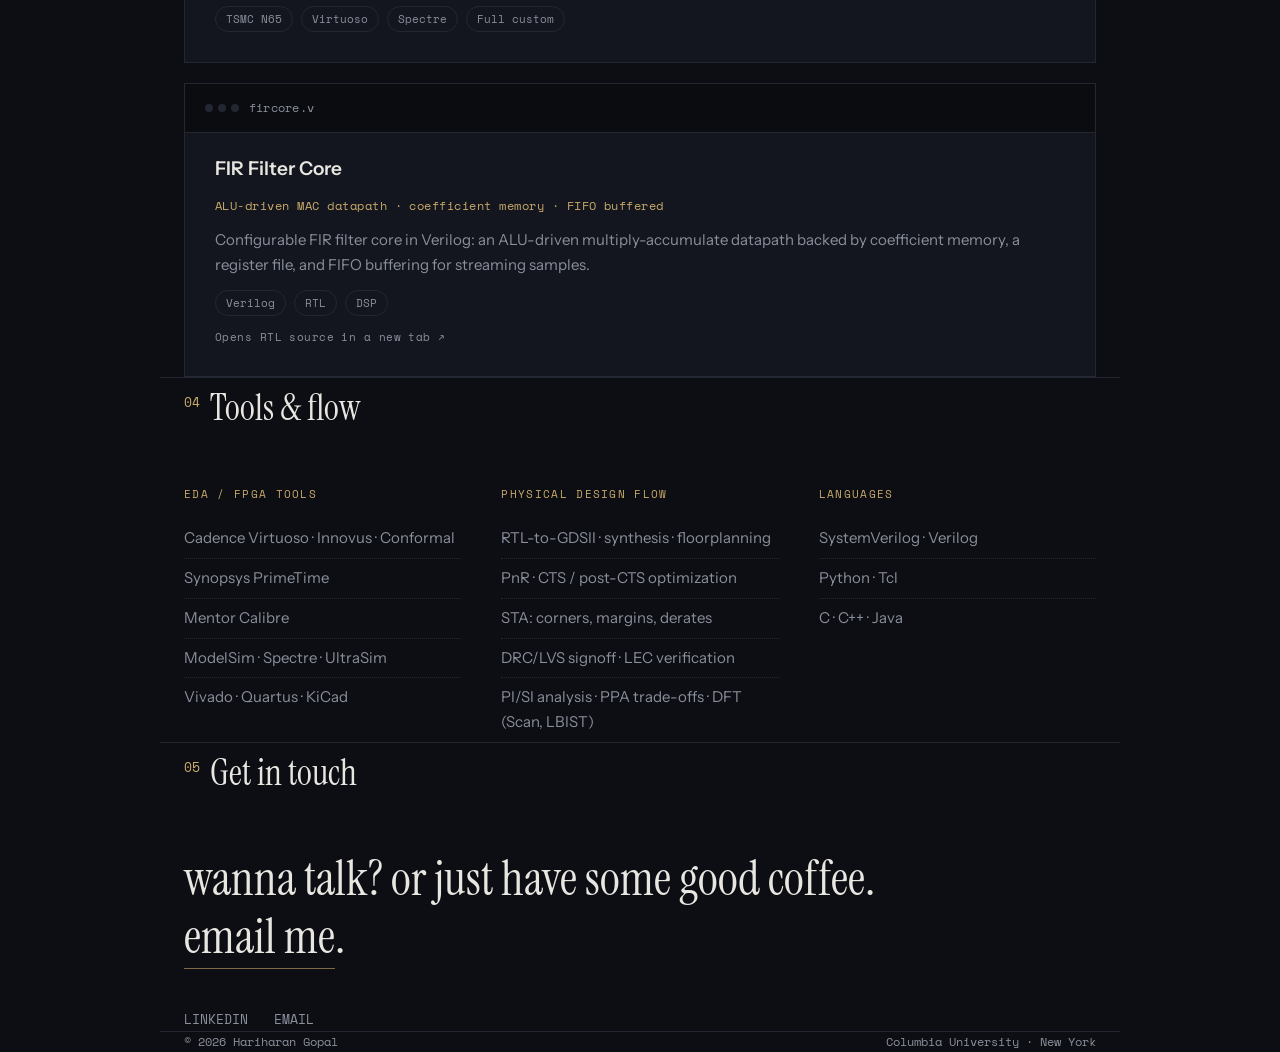
==== commit 876159e9: "breathing room" ====
--- a/index.html
+++ b/index.html
@@ -99,11 +99,11 @@
 
   /* Intro photo stack: two framed photos, one behind the other. Hover brings
      one to the front; hover long enough and a caption slips out underneath. */
-  .hero-photos { position: relative; width: 210px; height: 232px; flex: 0 0 auto; margin-top: 8px; }
+  .hero-photos { position: relative; width: 260px; height: 288px; flex: 0 0 auto; margin-top: 34px; }
   .photo-frame {
     position: absolute;
-    width: 145px;
-    padding: 9px 9px 24px;
+    width: 180px;
+    padding: 10px 10px 28px;
     background: #f2ede2;
     box-shadow: 0 12px 26px rgba(0,0,0,0.5), 0 2px 6px rgba(0,0,0,0.35);
     cursor: pointer;
@@ -115,7 +115,7 @@
     object-fit: cover;
   }
   .photo-frame--a { top: 0; left: 0; transform: rotate(-7deg); z-index: 2; }
-  .photo-frame--b { top: 36px; left: 58px; transform: rotate(6deg); z-index: 1; }
+  .photo-frame--b { top: 44px; left: 72px; transform: rotate(6deg); z-index: 1; }
   .photo-frame:hover, .photo-frame:focus-visible {
     z-index: 5;
     transform: rotate(0deg) scale(1.08) translateY(-6px);
@@ -161,7 +161,7 @@
   .index .num { font-family: 'Space Mono', monospace; font-size: 13px; color: var(--muted); }
 
   /* ---------- Sections ---------- */
-  section { padding: 90px 0; border-top: 1px solid var(--line-solid); }
+  section { padding: 130px 0; border-top: 1px solid var(--line-solid); }
   h2 {
     font-family: 'Instrument Serif', serif;
     font-weight: 400;
@@ -242,21 +242,28 @@
     padding: 7px 13px; border-radius: 100px;
     opacity: 0; transform: translateY(-2px);
     pointer-events: none;
-    transition: opacity 0.2s ease, transform 0.2s ease;
   }
   .card:hover .rtl-peek {
     opacity: 1; transform: translateY(0);
     pointer-events: auto;
-    transition-delay: 0.7s;
-    animation: peek-shake 0.4s ease 0.7s;
-  }
-  @keyframes peek-shake {
-    0%, 100% { transform: translateY(0) rotate(0); }
-    25% { transform: translateY(0) rotate(-3deg); }
-    75% { transform: translateY(0) rotate(3deg); }
+    animation: peek-reveal 1.7s cubic-bezier(.22, 1, .36, 1) 0.7s both;
+  }
+  /* Damped shake that only settles into a full fade near the end — dramatic, not a gentle nudge */
+  @keyframes peek-reveal {
+    0%   { opacity: 0;    transform: translateY(-2px) rotate(0deg); }
+    6%   { opacity: 0.25; transform: translateY(-2px) rotate(-18deg); }
+    14%  { opacity: 0.3;  transform: translateY(-2px) rotate(16deg); }
+    22%  { opacity: 0.35; transform: translateY(-2px) rotate(-14deg); }
+    30%  { opacity: 0.4;  transform: translateY(-2px) rotate(12deg); }
+    38%  { opacity: 0.48; transform: translateY(-2px) rotate(-9deg); }
+    46%  { opacity: 0.55; transform: translateY(-2px) rotate(7deg); }
+    54%  { opacity: 0.65; transform: translateY(-2px) rotate(-5deg); }
+    64%  { opacity: 0.78; transform: translateY(-1px) rotate(3deg); }
+    76%  { opacity: 0.9;  transform: translateY(0)     rotate(-1deg); }
+    100% { opacity: 1;    transform: translateY(0)     rotate(0deg); }
   }
   @media (prefers-reduced-motion: reduce) {
-    .rtl-peek { transition-delay: 0s; animation: none; }
+    .rtl-peek { animation: none; }
   }
 
   /* Terminal-chrome header for RTL-only cards without a photo */
@@ -356,16 +363,16 @@
     .wrap { padding: 0 20px; }
     header { padding: 64px 0 50px; }
     .hero-top { flex-direction: column-reverse; gap: 36px; }
-    .hero-photos { width: 170px; height: 188px; }
-    .photo-frame { width: 118px; padding: 7px 7px 20px; }
-    .photo-frame--b { top: 28px; left: 46px; }
+    .hero-photos { width: 210px; height: 232px; margin-top: 0; }
+    .photo-frame { width: 145px; padding: 9px 9px 24px; }
+    .photo-frame--b { top: 34px; left: 56px; }
     .about-grid, .projects, .skills-grid, .card-gallery { grid-template-columns: 1fr; }
     .about-grid { gap: 40px; }
     .job { grid-template-columns: 1fr; gap: 6px; padding: 24px 0; }
     .nav-inner { padding: 16px 20px; }
     .nav-links { gap: 14px; flex-wrap: wrap; justify-content: flex-end; }
     .nav-links a { font-size: 13px; }
-    section { padding: 64px 0; }
+    section { padding: 90px 0; }
     h2 { font-size: 28px; margin-bottom: 32px; }
     .card { padding: 22px; }
     .card-img { width: calc(100% + 44px); margin: -22px 0 8px -22px; }
@@ -436,11 +443,11 @@
     <div class="hero-photos">
       <figure class="photo-frame photo-frame--a" tabindex="0">
         <img src="assets/intro-1.jpg" alt="Looking up at the painted ceiling fresco in the Vatican's Gallery of Maps" loading="lazy">
-        <span class="photo-egg">gallery of maps, vatican, aurafarming: credit to @gautham.jey</span>
+        <span class="photo-egg">gallery of maps, vatican, aurafarming \ credit to @gautham.jey</span>
       </figure>
       <figure class="photo-frame photo-frame--b" tabindex="0">
         <img src="assets/intro-2.jpg" alt="Standing in front of the Colosseum in Rome" loading="lazy">
-        <span class="photo-egg">the colosseum, rome, big circle was cool!/span>
+        <span class="photo-egg">the colosseum, rome, big circle was cool! \ credit to @siddharth.kaza<span>
       </figure>
     </div>
   </div>
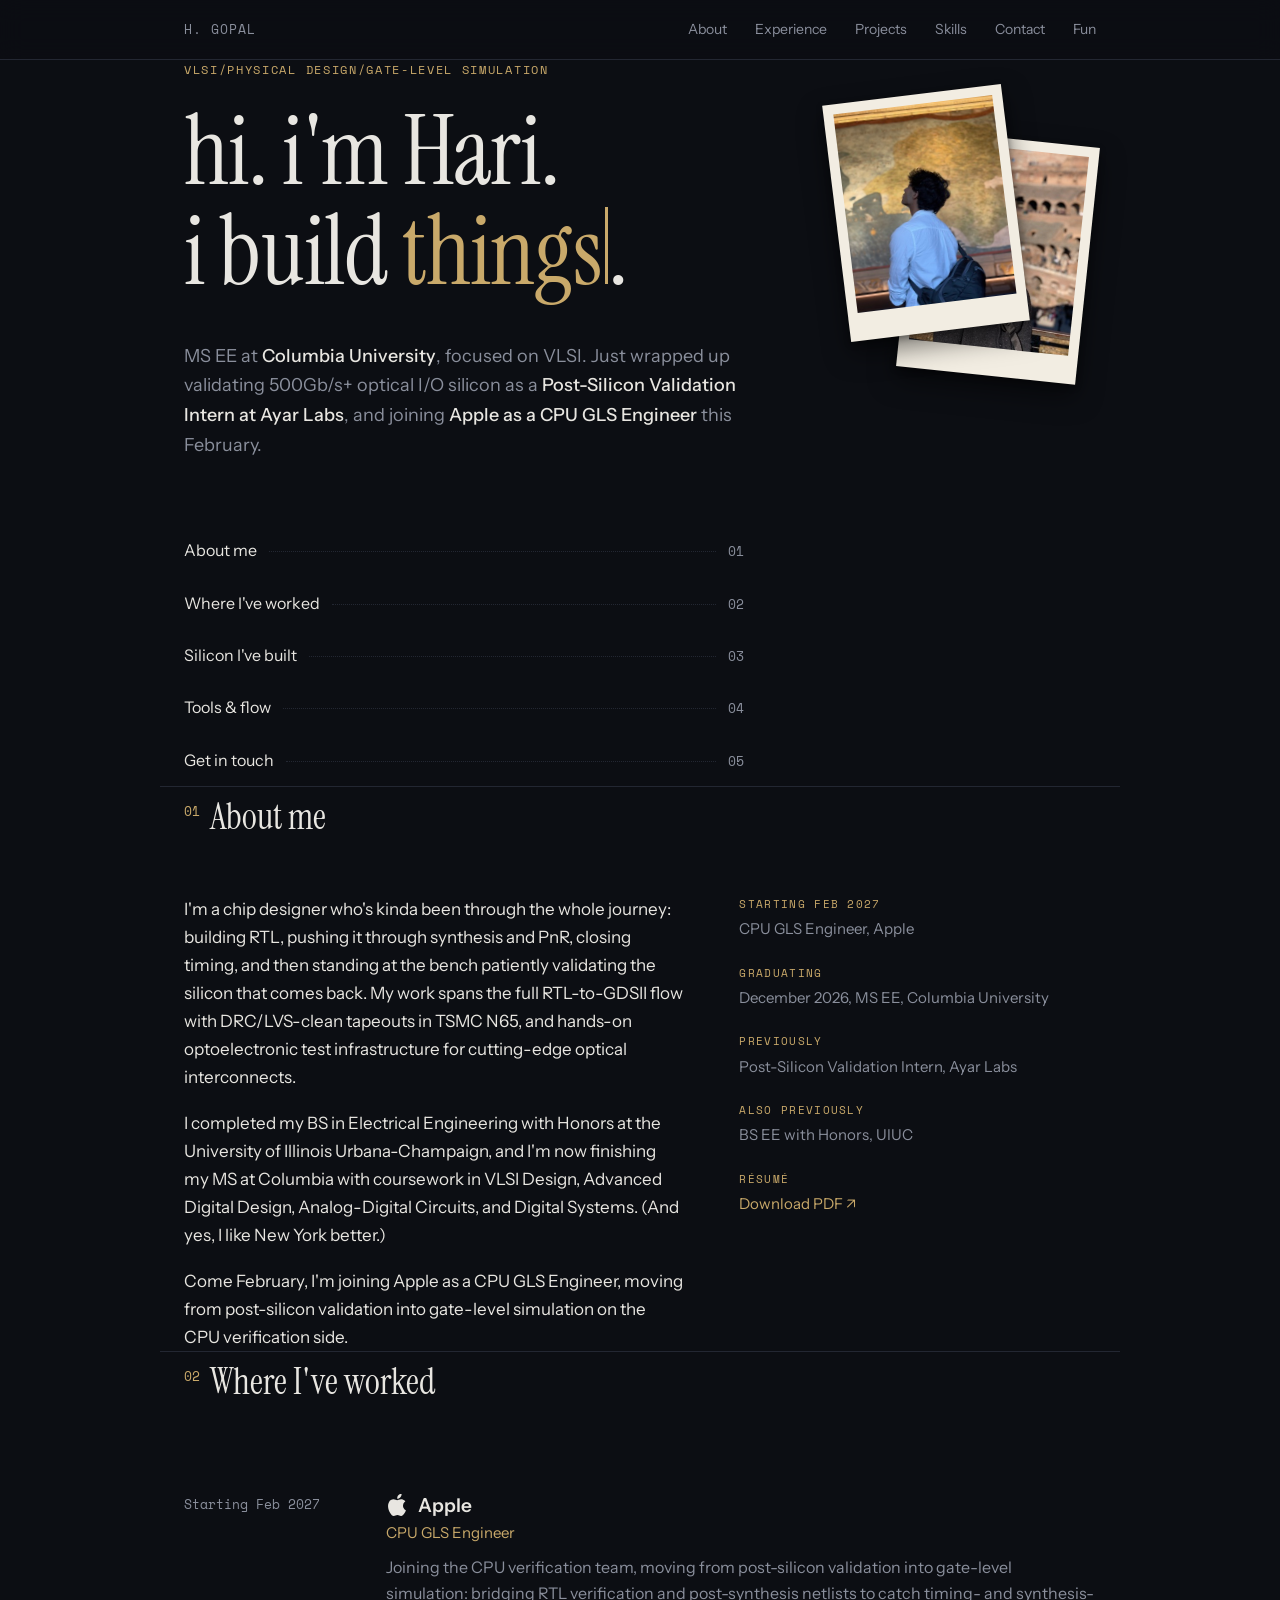
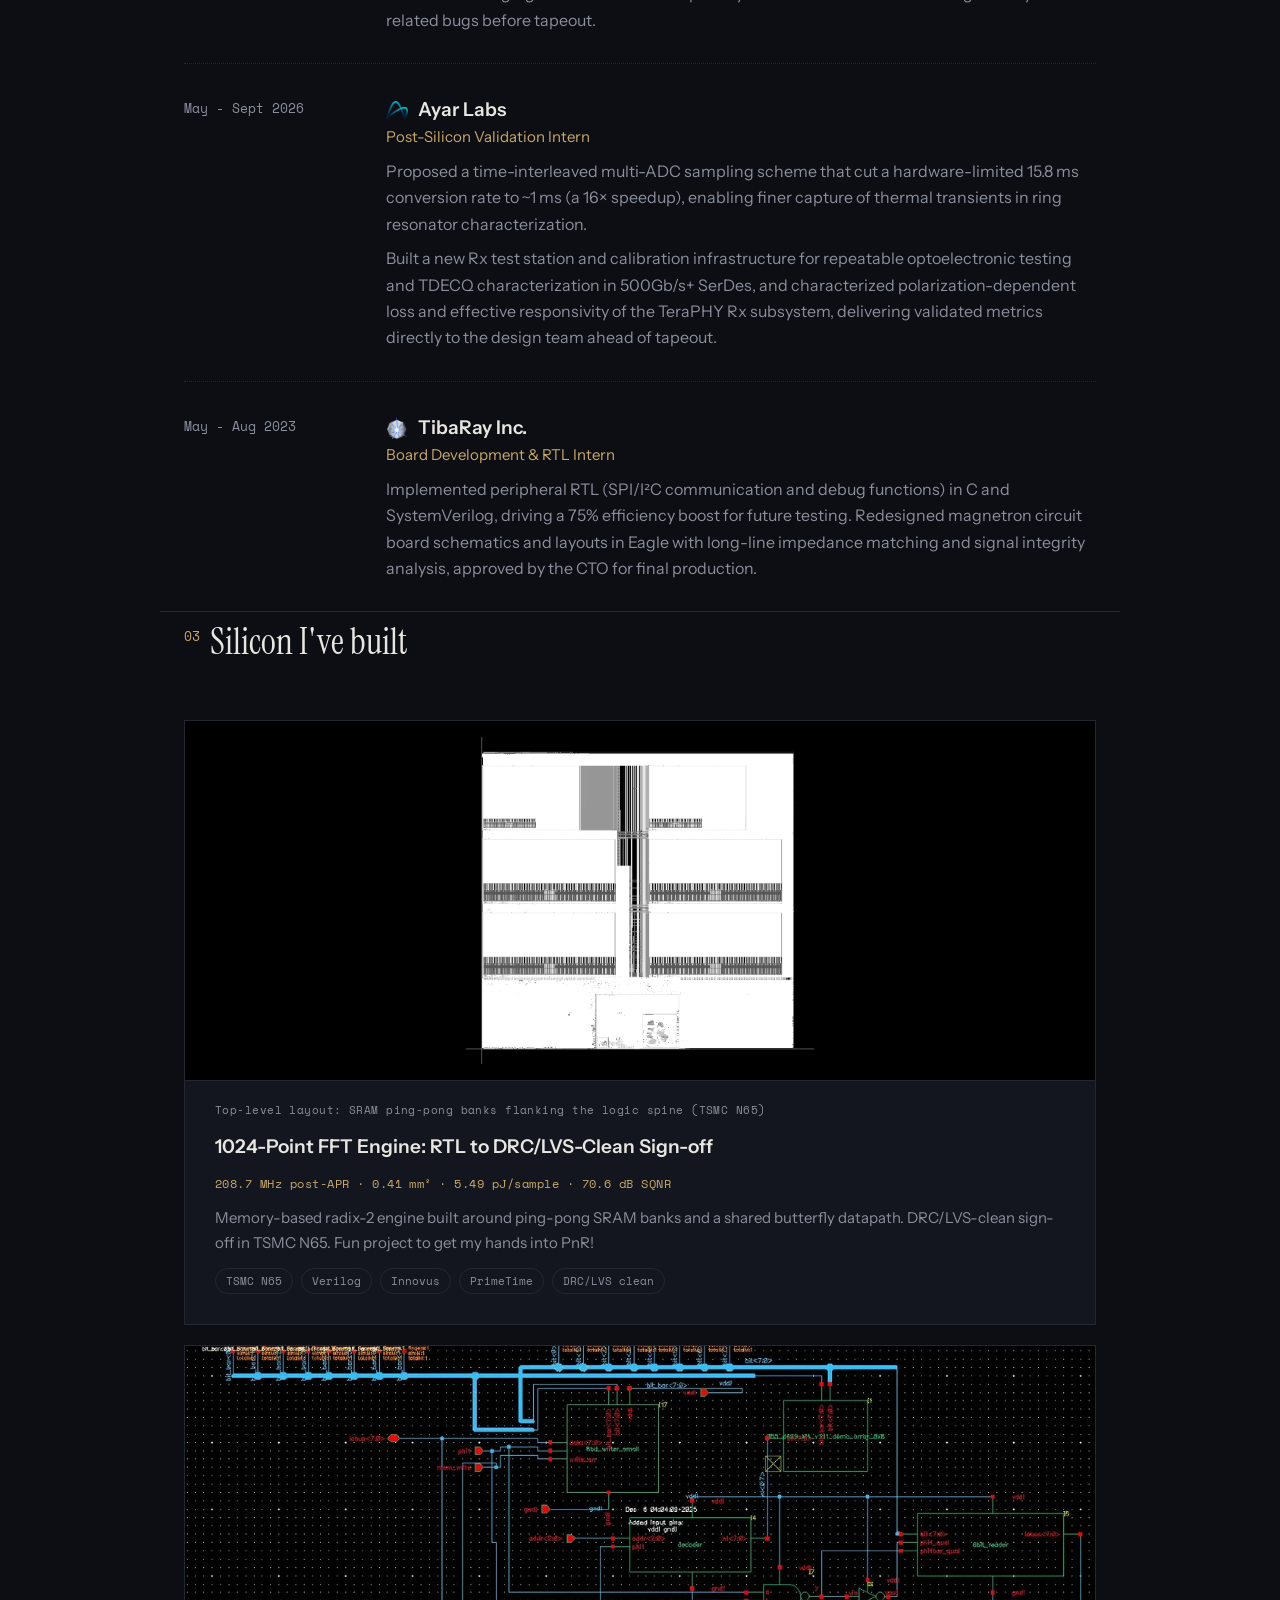
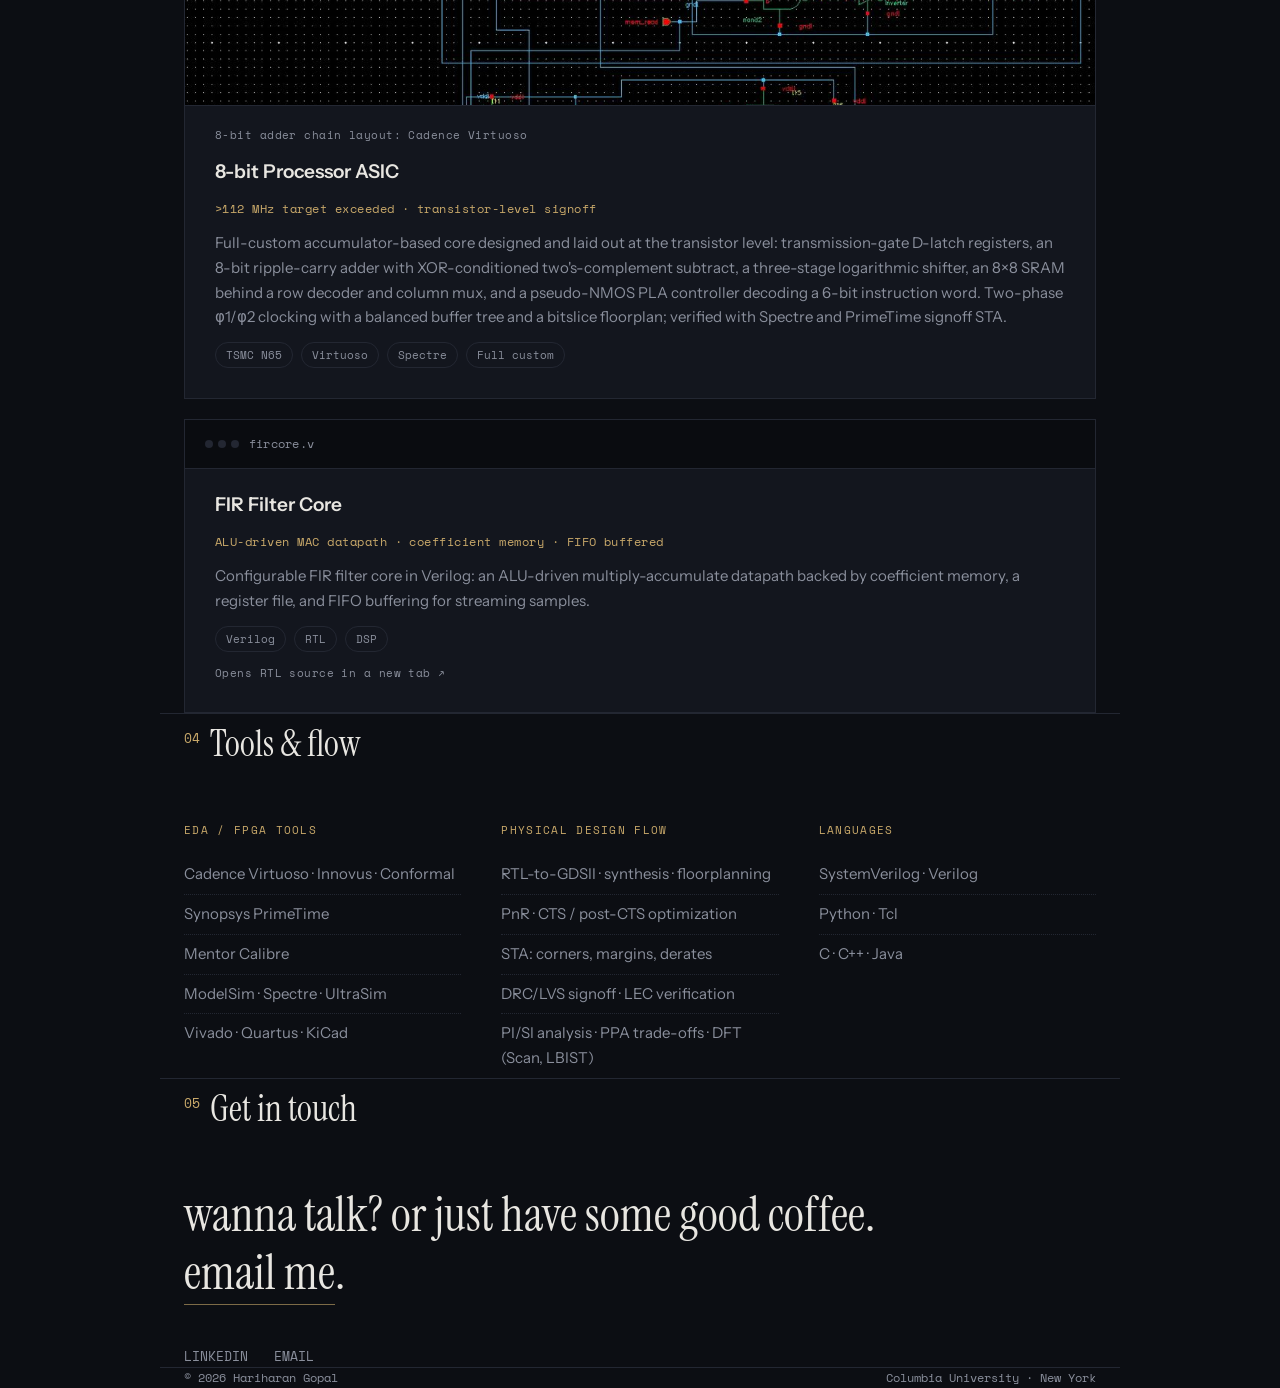
==== commit a02faaf8: "Fix sticky-nav scroll offset, update site for Apple CPU GLS role - scroll-padding-top synced to actu" ====
--- a/index.html
+++ b/index.html
@@ -4,7 +4,7 @@
 <meta charset="UTF-8">
 <meta name="viewport" content="width=device-width, initial-scale=1.0">
 <title>Hariharan Gopal · VLSI & Silicon</title>
-<meta name="description" content="Hariharan Gopal, VLSI engineer. MS EE at Columbia University, specializing in physical design and post-silicon validation.">
+<meta name="description" content="Hariharan Gopal, VLSI engineer. MS EE at Columbia University, specializing in physical design and gate-level simulation. Incoming CPU GLS Engineer at Apple.">
 <link rel="preconnect" href="https://fonts.googleapis.com">
 <link rel="preconnect" href="https://fonts.gstatic.com" crossorigin>
 <link href="https://fonts.googleapis.com/css2?family=Instrument+Serif:ital@0;1&family=Instrument+Sans:wght@400;500;600&family=Space+Mono:wght@400&display=swap" rel="stylesheet">
@@ -23,7 +23,7 @@
 
   * { margin: 0; padding: 0; box-sizing: border-box; }
 
-  html { scroll-behavior: smooth; }
+  html { scroll-behavior: smooth; scroll-padding-top: calc(var(--nav-h, 58px) + 20px); }
   @media (prefers-reduced-motion: reduce) {
     html { scroll-behavior: auto; }
     *, *::before, *::after { animation: none !important; transition: none !important; }
@@ -423,12 +423,13 @@
 <header class="wrap">
   <div class="hero-top">
     <div class="hero-main">
-      <p class="eyebrow">vlsi · physical design · post-silicon validation</p>
+      <p class="eyebrow">vlsi/physical design/gate-level simulation</p>
       <h1>hi. i'm Hari.<br>i build <span id="type-word" class="type-word">things</span><span class="cursor" aria-hidden="true"></span>.</h1>
       <p class="hero-sub">
-        MS EE at <strong>Columbia University</strong>, focused on VLSI. Currently
+        MS EE at <strong>Columbia University</strong>, focused on VLSI. Just wrapped up
         validating 500Gb/s+ optical I/O silicon as a
-        <strong>Post-Silicon Validation Intern at Ayar Labs</strong>.
+        <strong>Post-Silicon Validation Intern at Ayar Labs</strong>, and joining
+        <strong>Apple as a CPU GLS Engineer</strong> this February.
       </p>
 
       <div class="index" aria-label="Page index">
@@ -467,11 +468,15 @@
       University of Illinois Urbana-Champaign, and I'm now finishing my MS at
       Columbia with coursework in VLSI Design, Advanced Digital Design,
       Analog-Digital Circuits, and Digital Systems. (And yes, I like New York better.)</p>
+      <p>Come February, I'm joining Apple as a CPU GLS Engineer, moving from
+      post-silicon validation into gate-level simulation on the CPU
+      verification side.</p>
     </div>
     <dl class="facts">
-      <dt>Currently</dt><dd>Post-Silicon Validation Intern, Ayar Labs</dd>
+      <dt>Starting Feb 2027</dt><dd>CPU GLS Engineer, Apple</dd>
       <dt>Graduating</dt><dd>December 2026, MS EE, Columbia University</dd>
-      <dt>Previously</dt><dd>BS EE with Honors, UIUC</dd>
+      <dt>Previously</dt><dd>Post-Silicon Validation Intern, Ayar Labs</dd>
+      <dt>Also previously</dt><dd>BS EE with Honors, UIUC</dd>
       <dt>Résumé</dt><dd><a href="resume.pdf">Download PDF ↗</a></dd>
     </dl>
   </div>
@@ -481,7 +486,19 @@
   <h2><span class="sec-num">02</span>Where I've worked</h2>
 
   <div class="job">
-    <div class="job-when">May 2026 - Now</div>
+    <div class="job-when">Starting Feb 2027</div>
+    <div>
+      <h3><img class="job-logo" src="assets/apple-icon.svg" alt="" loading="lazy"><span>Apple</span><span class="job-egg">first time owning anything with a bite taken out of it</span></h3>
+      <p class="role">CPU GLS Engineer</p>
+      <p>Joining the CPU verification team, moving from post-silicon
+      validation into gate-level simulation: bridging RTL verification and
+      post-synthesis netlists to catch timing- and synthesis-related bugs
+      before tapeout.</p>
+    </div>
+  </div>
+
+  <div class="job">
+    <div class="job-when">May - Sept 2026</div>
     <div>
       <h3><img class="job-logo" src="assets/Ayar_Labs_icon_RGB.png" alt="" loading="lazy"><span>Ayar Labs</span><span class="job-egg">cool aritzia hoodie merch too!</span></h3>
       <p class="role">Post-Silicon Validation Intern</p>
@@ -614,6 +631,14 @@
 </footer>
 
 <script>
+  // Keep anchor-jump offset in sync with the sticky nav's real height
+  const navEl = document.querySelector('nav');
+  const setNavHeight = () => {
+    document.documentElement.style.setProperty('--nav-h', navEl.offsetHeight + 'px');
+  };
+  setNavHeight();
+  window.addEventListener('resize', setNavHeight);
+
   // Scroll-reveal (respects reduced motion via CSS)
   const io = new IntersectionObserver((entries) => {
     entries.forEach(e => { if (e.isIntersecting) { e.target.classList.add('in'); io.unobserve(e.target); } });
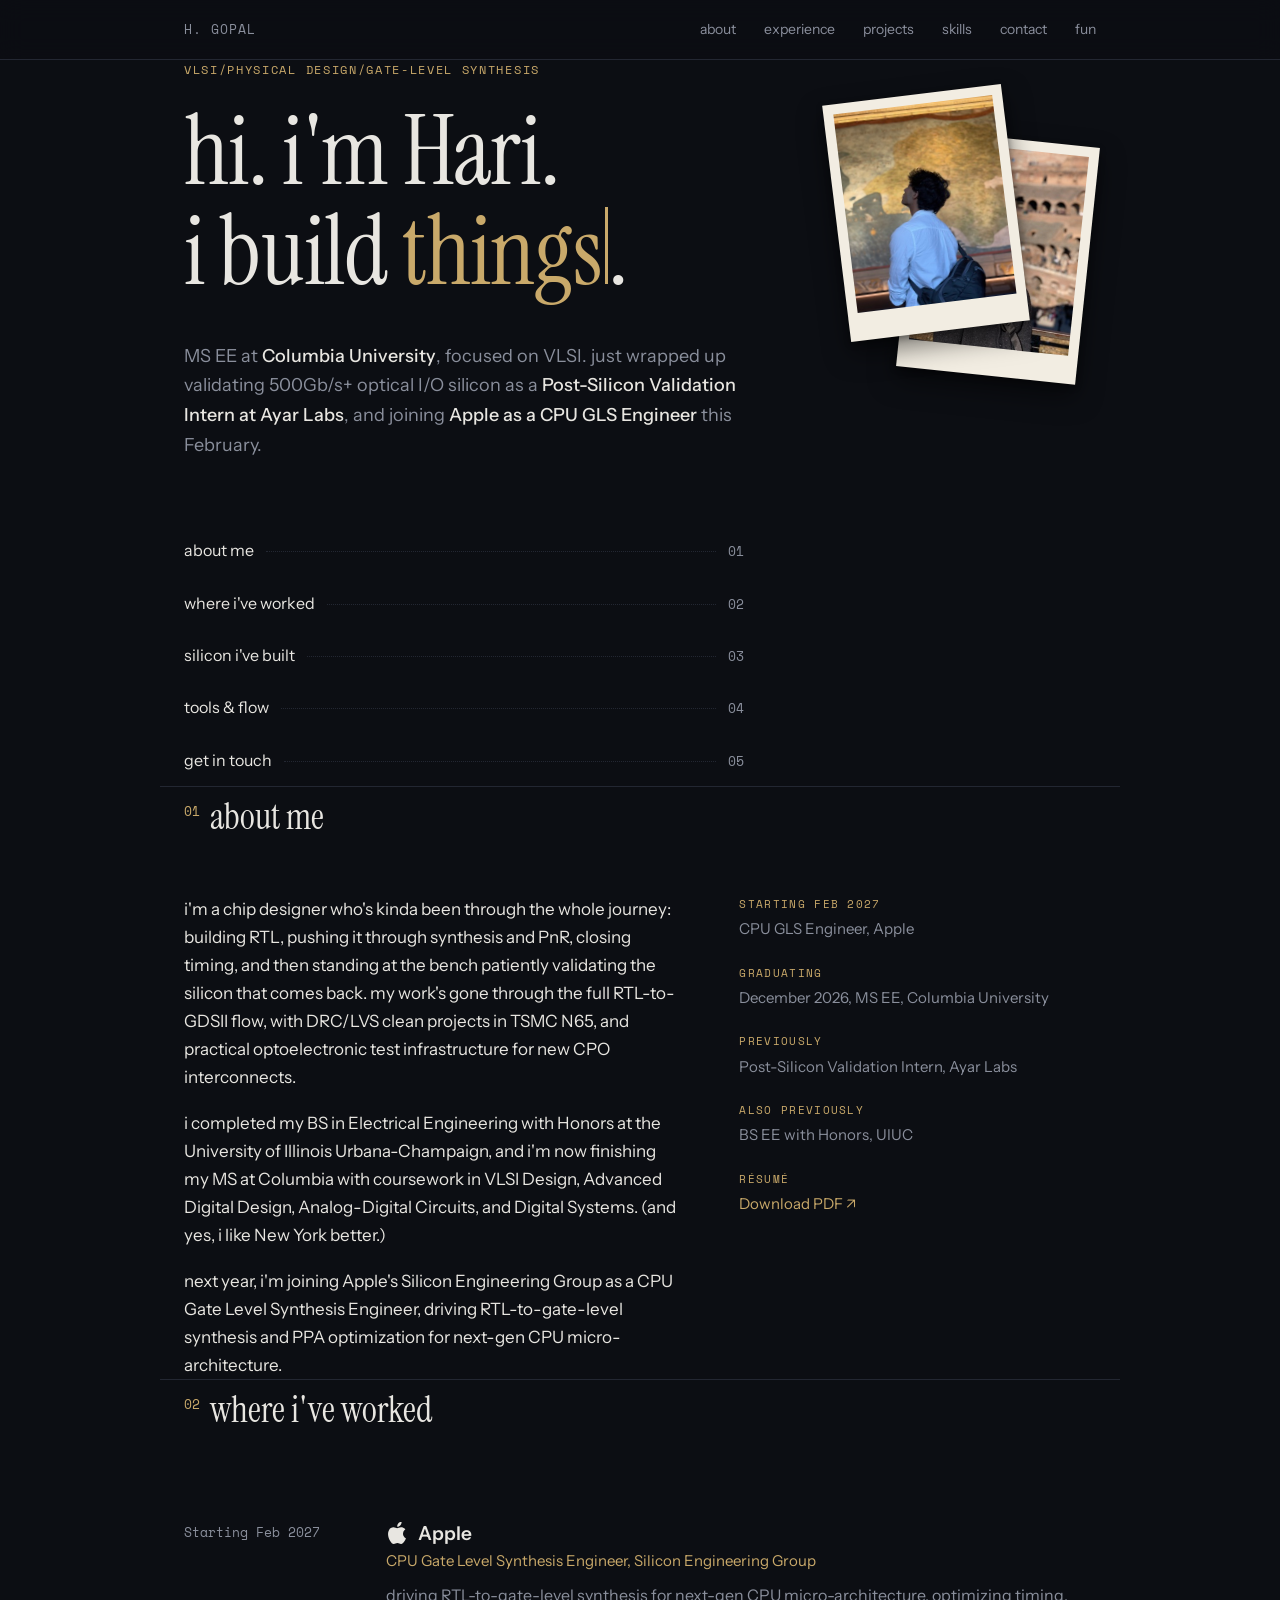
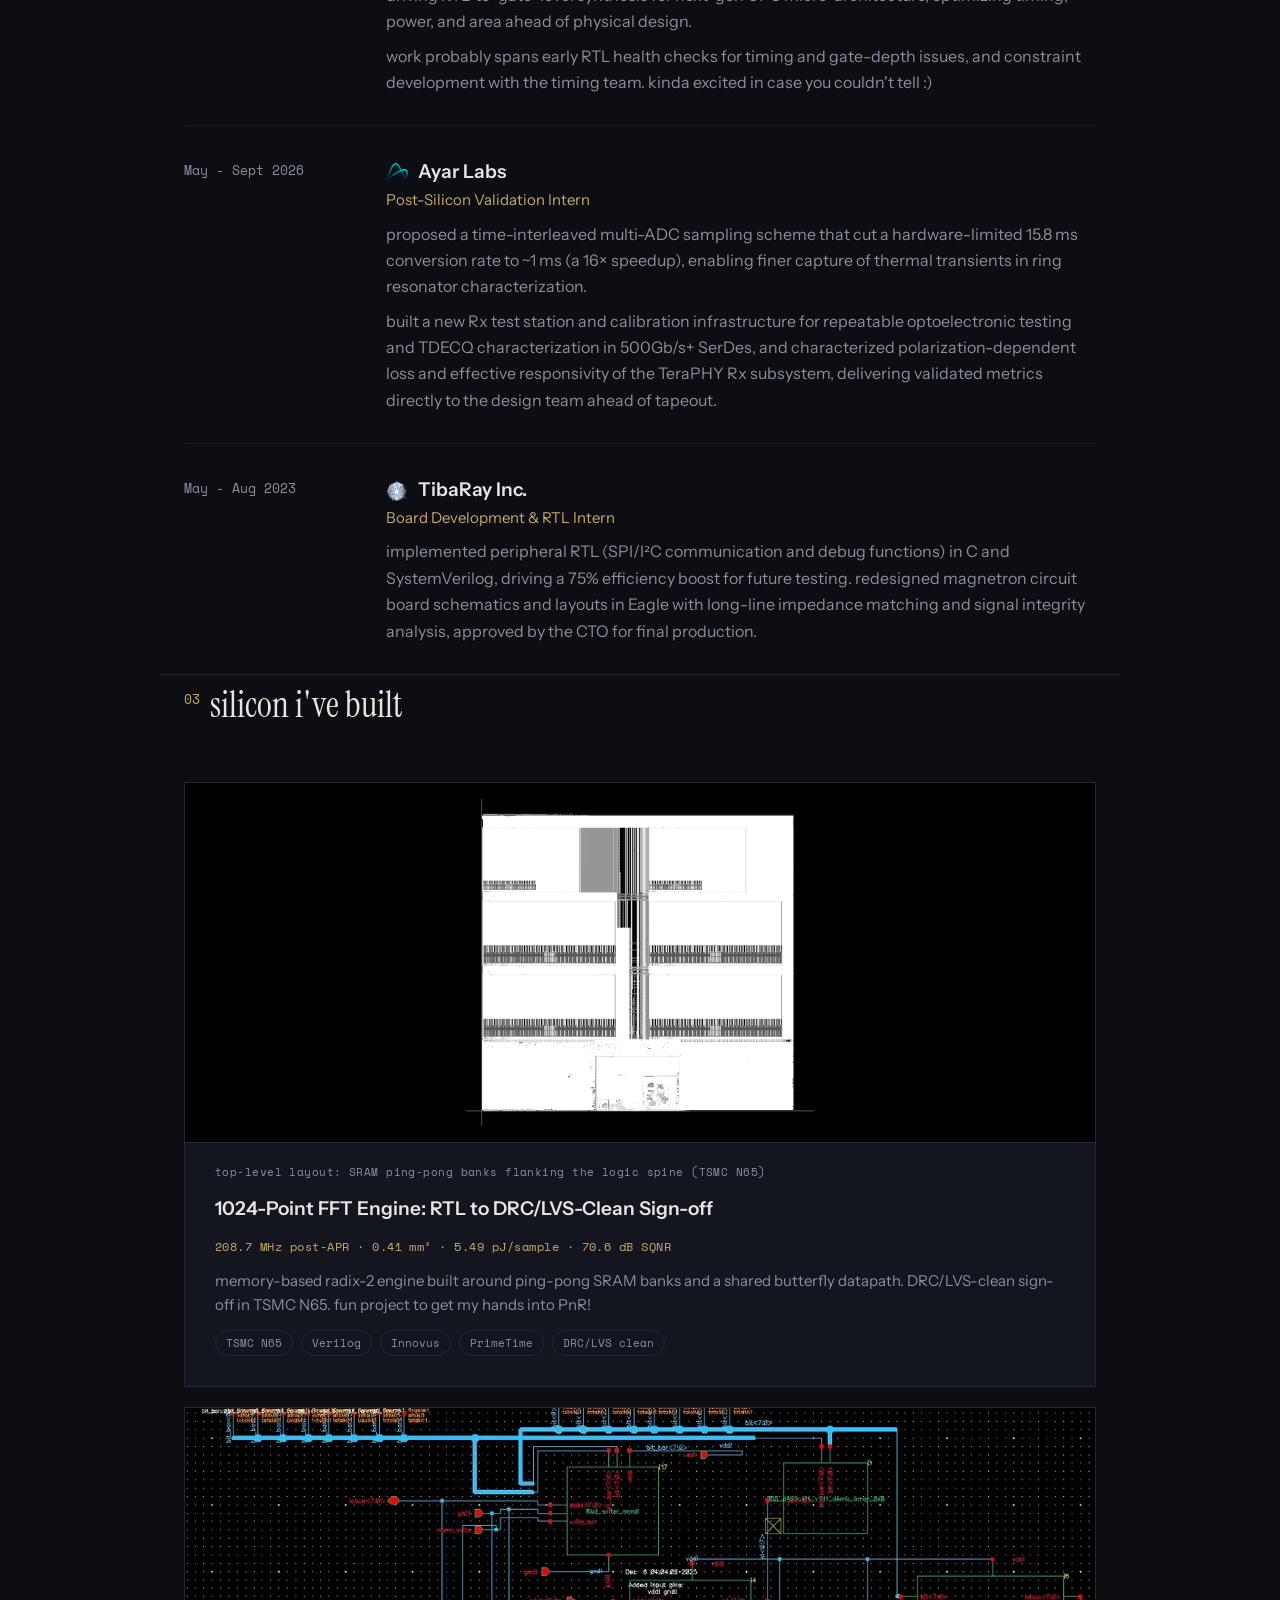
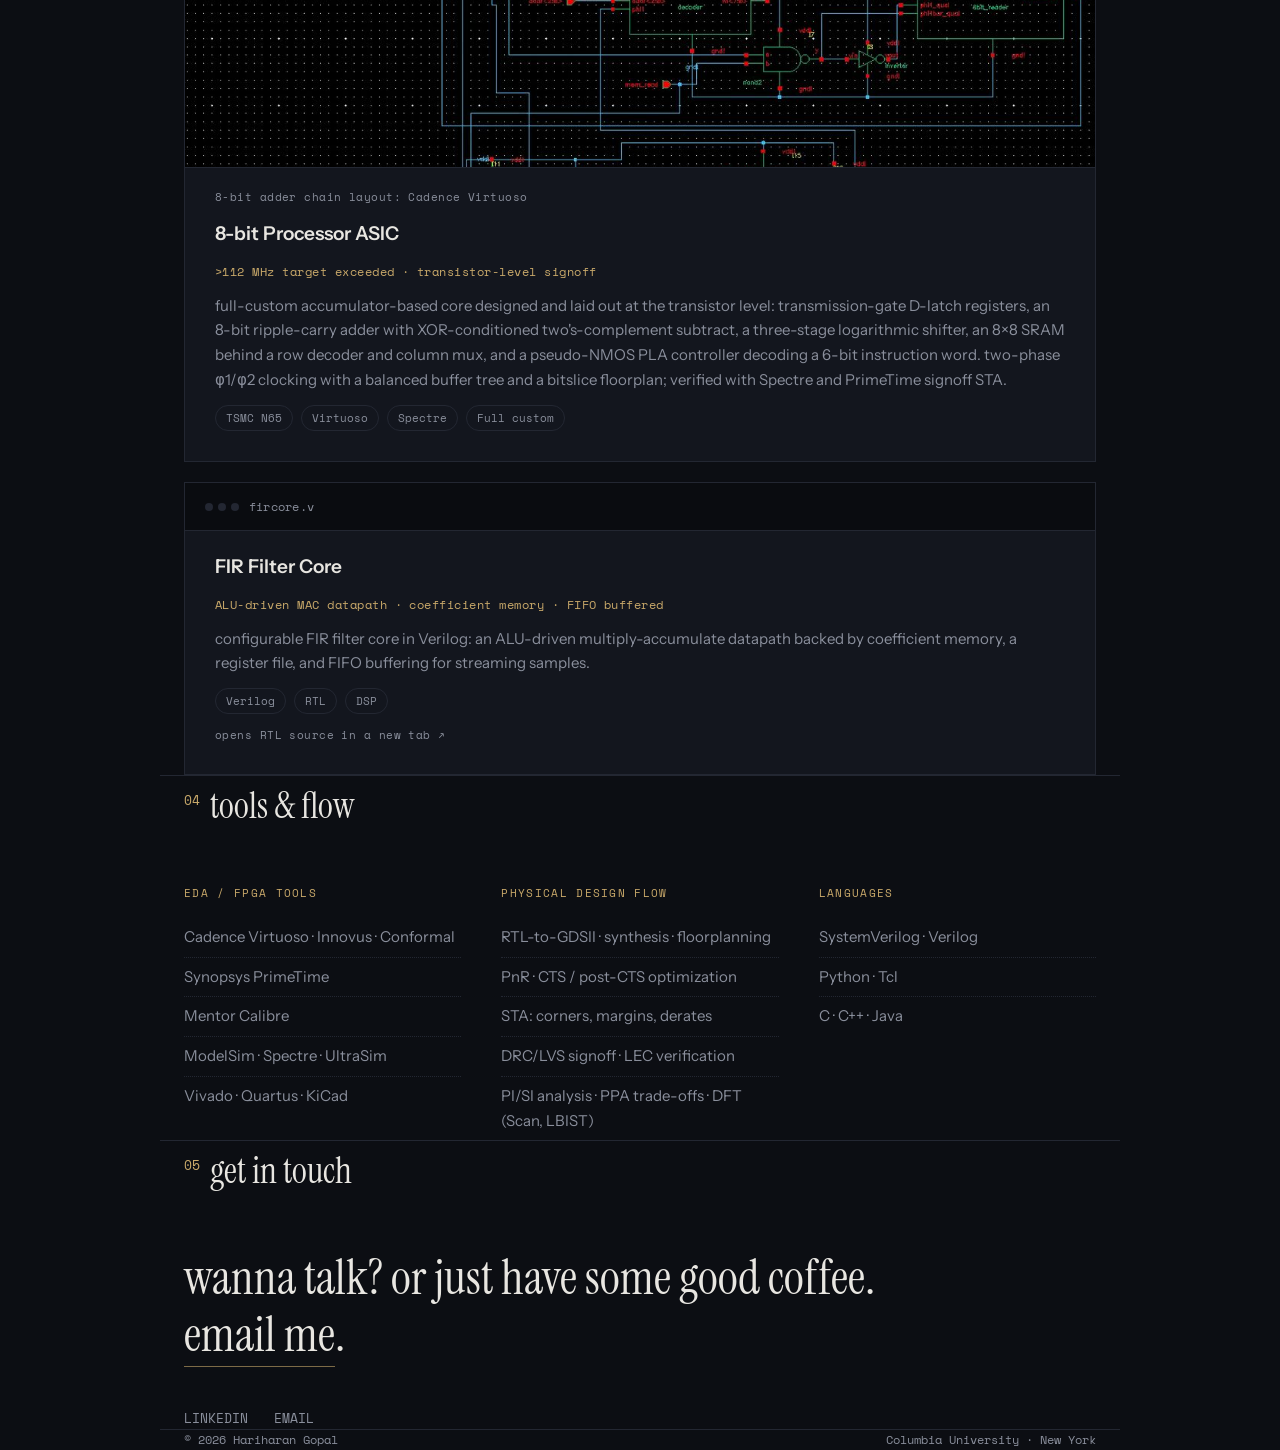
==== commit fdc2f2ee: "Correct GLS role to synthesis, fix easter egg overflow, lowercase sentence starts - fix Apple role c" ====
--- a/index.html
+++ b/index.html
@@ -4,7 +4,7 @@
 <meta charset="UTF-8">
 <meta name="viewport" content="width=device-width, initial-scale=1.0">
 <title>Hariharan Gopal · VLSI & Silicon</title>
-<meta name="description" content="Hariharan Gopal, VLSI engineer. MS EE at Columbia University, specializing in physical design and gate-level simulation. Incoming CPU GLS Engineer at Apple.">
+<meta name="description" content="Hariharan Gopal, VLSI engineer. MS EE at Columbia University, specializing in physical design and gate-level synthesis. Incoming CPU GLS Engineer at Apple.">
 <link rel="preconnect" href="https://fonts.googleapis.com">
 <link rel="preconnect" href="https://fonts.gstatic.com" crossorigin>
 <link href="https://fonts.googleapis.com/css2?family=Instrument+Serif:ital@0;1&family=Instrument+Sans:wght@400;500;600&family=Space+Mono:wght@400&display=swap" rel="stylesheet">
@@ -410,12 +410,12 @@
   <div class="nav-inner">
     <span class="nav-name">H. GOPAL</span>
     <div class="nav-links">
-      <a href="#about">About</a>
-      <a href="#experience">Experience</a>
-      <a href="#projects">Projects</a>
-      <a href="#skills">Skills</a>
-      <a href="#contact">Contact</a>
-      <a href="fun.html">Fun</a>
+      <a href="#about">about</a>
+      <a href="#experience">experience</a>
+      <a href="#projects">projects</a>
+      <a href="#skills">skills</a>
+      <a href="#contact">contact</a>
+      <a href="fun.html">fun</a>
     </div>
   </div>
 </nav>
@@ -423,21 +423,21 @@
 <header class="wrap">
   <div class="hero-top">
     <div class="hero-main">
-      <p class="eyebrow">vlsi/physical design/gate-level simulation</p>
+      <p class="eyebrow">vlsi/physical design/gate-level synthesis</p>
       <h1>hi. i'm Hari.<br>i build <span id="type-word" class="type-word">things</span><span class="cursor" aria-hidden="true"></span>.</h1>
       <p class="hero-sub">
-        MS EE at <strong>Columbia University</strong>, focused on VLSI. Just wrapped up
+        MS EE at <strong>Columbia University</strong>, focused on VLSI. just wrapped up
         validating 500Gb/s+ optical I/O silicon as a
         <strong>Post-Silicon Validation Intern at Ayar Labs</strong>, and joining
         <strong>Apple as a CPU GLS Engineer</strong> this February.
       </p>
 
       <div class="index" aria-label="Page index">
-        <a href="#about"><span>About me</span><span class="leader"></span><span class="num">01</span></a>
-        <a href="#experience"><span>Where I've worked</span><span class="leader"></span><span class="num">02</span></a>
-        <a href="#projects"><span>Silicon I've built</span><span class="leader"></span><span class="num">03</span></a>
-        <a href="#skills"><span>Tools & flow</span><span class="leader"></span><span class="num">04</span></a>
-        <a href="#contact"><span>Get in touch</span><span class="leader"></span><span class="num">05</span></a>
+        <a href="#about"><span>about me</span><span class="leader"></span><span class="num">01</span></a>
+        <a href="#experience"><span>where i've worked</span><span class="leader"></span><span class="num">02</span></a>
+        <a href="#projects"><span>silicon i've built</span><span class="leader"></span><span class="num">03</span></a>
+        <a href="#skills"><span>tools & flow</span><span class="leader"></span><span class="num">04</span></a>
+        <a href="#contact"><span>get in touch</span><span class="leader"></span><span class="num">05</span></a>
       </div>
     </div>
 
@@ -455,22 +455,22 @@
 </header>
 
 <section id="about" class="wrap reveal">
-  <h2><span class="sec-num">01</span>About me</h2>
+  <h2><span class="sec-num">01</span>about me</h2>
   <div class="about-grid">
     <div>
-      <p>I'm a chip designer who's kinda been through the whole journey: building
+      <p>i'm a chip designer who's kinda been through the whole journey: building
       RTL, pushing it through synthesis and PnR, closing timing,
       and then standing at the bench patiently validating the silicon that comes back.
-      My work spans the full RTL-to-GDSII flow with DRC/LVS-clean tapeouts
-      in TSMC N65, and hands-on optoelectronic test infrastructure for
-      cutting-edge optical interconnects.</p>
-      <p>I completed my BS in Electrical Engineering with Honors at the
-      University of Illinois Urbana-Champaign, and I'm now finishing my MS at
+      my work's gone through the full RTL-to-GDSII flow, with DRC/LVS clean projects
+      in TSMC N65, and practical optoelectronic test infrastructure for
+      new CPO interconnects.</p>
+      <p>i completed my BS in Electrical Engineering with Honors at the
+      University of Illinois Urbana-Champaign, and i'm now finishing my MS at
       Columbia with coursework in VLSI Design, Advanced Digital Design,
-      Analog-Digital Circuits, and Digital Systems. (And yes, I like New York better.)</p>
-      <p>Come February, I'm joining Apple as a CPU GLS Engineer, moving from
-      post-silicon validation into gate-level simulation on the CPU
-      verification side.</p>
+      Analog-Digital Circuits, and Digital Systems. (and yes, i like New York better.)</p>
+      <p>next year, i'm joining Apple's Silicon Engineering Group as a
+      CPU Gate Level Synthesis Engineer, driving RTL-to-gate-level
+      synthesis and PPA optimization for next-gen CPU micro-architecture.</p>
     </div>
     <dl class="facts">
       <dt>Starting Feb 2027</dt><dd>CPU GLS Engineer, Apple</dd>
@@ -483,17 +483,19 @@
 </section>
 
 <section id="experience" class="wrap reveal">
-  <h2><span class="sec-num">02</span>Where I've worked</h2>
+  <h2><span class="sec-num">02</span>where i've worked</h2>
 
   <div class="job">
     <div class="job-when">Starting Feb 2027</div>
     <div>
-      <h3><img class="job-logo" src="assets/apple-icon.svg" alt="" loading="lazy"><span>Apple</span><span class="job-egg">first time owning anything with a bite taken out of it</span></h3>
-      <p class="role">CPU GLS Engineer</p>
-      <p>Joining the CPU verification team, moving from post-silicon
-      validation into gate-level simulation: bridging RTL verification and
-      post-synthesis netlists to catch timing- and synthesis-related bugs
-      before tapeout.</p>
+      <h3><img class="job-logo" src="assets/apple-icon.svg" alt="" loading="lazy"><span>Apple</span><span class="job-egg">the bite mark finally makes sense!</span></h3>
+      <p class="role">CPU Gate Level Synthesis Engineer, Silicon Engineering Group</p>
+      <p>driving RTL-to-gate-level synthesis for next-gen CPU
+      micro-architecture, optimizing timing, power, and area ahead of
+      physical design.</p>
+      <p>work probably spans early RTL health checks for timing and gate-depth
+      issues, and constraint development with
+      the timing team. kinda excited in case you couldn't tell :)</p>
     </div>
   </div>
 
@@ -502,11 +504,11 @@
     <div>
       <h3><img class="job-logo" src="assets/Ayar_Labs_icon_RGB.png" alt="" loading="lazy"><span>Ayar Labs</span><span class="job-egg">cool aritzia hoodie merch too!</span></h3>
       <p class="role">Post-Silicon Validation Intern</p>
-      <p>Proposed a time-interleaved multi-ADC sampling scheme that cut a
+      <p>proposed a time-interleaved multi-ADC sampling scheme that cut a
       hardware-limited 15.8 ms conversion rate to ~1 ms (a 16× speedup),
       enabling finer capture of thermal transients in ring resonator
       characterization.</p>
-      <p>Built a new Rx test station and calibration infrastructure for
+      <p>built a new Rx test station and calibration infrastructure for
       repeatable optoelectronic testing and TDECQ characterization in
       500Gb/s+ SerDes, and characterized polarization-dependent loss and
       effective responsivity of the TeraPHY Rx subsystem, delivering
@@ -519,9 +521,9 @@
     <div>
       <h3><img class="job-logo" src="assets/tibaray-icon.png" alt="" loading="lazy"><span>TibaRay Inc.</span><span class="job-egg">fun sandwich shop nearby!</span></h3>
       <p class="role">Board Development & RTL Intern</p>
-      <p>Implemented peripheral RTL (SPI/I²C communication and debug
+      <p>implemented peripheral RTL (SPI/I²C communication and debug
       functions) in C and SystemVerilog, driving a 75% efficiency boost for
-      future testing. Redesigned magnetron circuit board schematics and
+      future testing. redesigned magnetron circuit board schematics and
       layouts in Eagle with long-line impedance matching and signal integrity
       analysis, approved by the CTO for final production.</p>
     </div>
@@ -529,17 +531,17 @@
 </section>
 
 <section id="projects" class="wrap reveal">
-  <h2><span class="sec-num">03</span>Silicon I've built</h2>
+  <h2><span class="sec-num">03</span>silicon i've built</h2>
   <div class="projects">
 
     <div class="card wide">
       <a class="card-link" href="project-fft.html">
         <img class="card-img fit" src="assets/fft-top-level.png" alt="Top-level post-APR layout of the 1024-point FFT engine showing the SRAM banks and standard-cell logic" loading="lazy">
-        <span class="img-note">Top-level layout: SRAM ping-pong banks flanking the logic spine (TSMC N65)</span>
+        <span class="img-note">top-level layout: SRAM ping-pong banks flanking the logic spine (TSMC N65)</span>
         <h3>1024-Point FFT Engine: RTL to DRC/LVS-Clean Sign-off</h3>
         <span class="stat">208.7 MHz post-APR · 0.41 mm² · 5.49 pJ/sample · 70.6 dB SQNR</span>
-        <p>Memory-based radix-2 engine built around ping-pong SRAM banks and a
-        shared butterfly datapath. DRC/LVS-clean sign-off in TSMC N65. Fun
+        <p>memory-based radix-2 engine built around ping-pong SRAM banks and a
+        shared butterfly datapath. DRC/LVS-clean sign-off in TSMC N65. fun
         project to get my hands into PnR!</p>
         <div class="tags"><span>TSMC N65</span><span>Verilog</span><span>Innovus</span><span>PrimeTime</span><span>DRC/LVS clean</span></div>
       </a>
@@ -551,12 +553,12 @@
       <span class="img-note">8-bit adder chain layout: Cadence Virtuoso</span>
       <h3>8-bit Processor ASIC</h3>
       <span class="stat">&gt;112 MHz target exceeded · transistor-level signoff</span>
-      <p>Full-custom accumulator-based core designed and laid out at the
+      <p>full-custom accumulator-based core designed and laid out at the
       transistor level: transmission-gate D-latch registers,
       an 8-bit ripple-carry adder with XOR-conditioned two's-complement
       subtract, a three-stage logarithmic shifter, an 8×8 SRAM behind a row
       decoder and column mux, and a pseudo-NMOS PLA controller decoding a
-      6-bit instruction word. Two-phase φ1/φ2 clocking with a balanced buffer
+      6-bit instruction word. two-phase φ1/φ2 clocking with a balanced buffer
       tree and a bitslice floorplan; verified with Spectre and PrimeTime
       signoff STA.</p>
       <div class="tags"><span>TSMC N65</span><span>Virtuoso</span><span>Spectre</span><span>Full custom</span></div>
@@ -569,18 +571,18 @@
       </div>
       <h3>FIR Filter Core</h3>
       <span class="stat">ALU-driven MAC datapath · coefficient memory · FIFO buffered</span>
-      <p>Configurable FIR filter core in Verilog: an ALU-driven
+      <p>configurable FIR filter core in Verilog: an ALU-driven
       multiply-accumulate datapath backed by coefficient memory, a register
       file, and FIFO buffering for streaming samples.</p>
       <div class="tags"><span>Verilog</span><span>RTL</span><span>DSP</span></div>
-      <span class="img-note">Opens RTL source in a new tab ↗</span>
+      <span class="img-note">opens RTL source in a new tab ↗</span>
     </a>
 
   </div>
 </section>
 
 <section id="skills" class="wrap reveal">
-  <h2><span class="sec-num">04</span>Tools & flow</h2>
+  <h2><span class="sec-num">04</span>tools & flow</h2>
   <div class="skills-grid">
     <div class="skill-col">
       <h3>EDA / FPGA Tools</h3>
@@ -614,7 +616,7 @@
 </section>
 
 <section id="contact" class="wrap reveal">
-  <h2><span class="sec-num">05</span>Get in touch</h2>
+  <h2><span class="sec-num">05</span>get in touch</h2>
   <p class="contact-line">
     wanna talk? or just have some good coffee.
     <a href="mailto:hg2775@columbia.edu">email me</a>.
